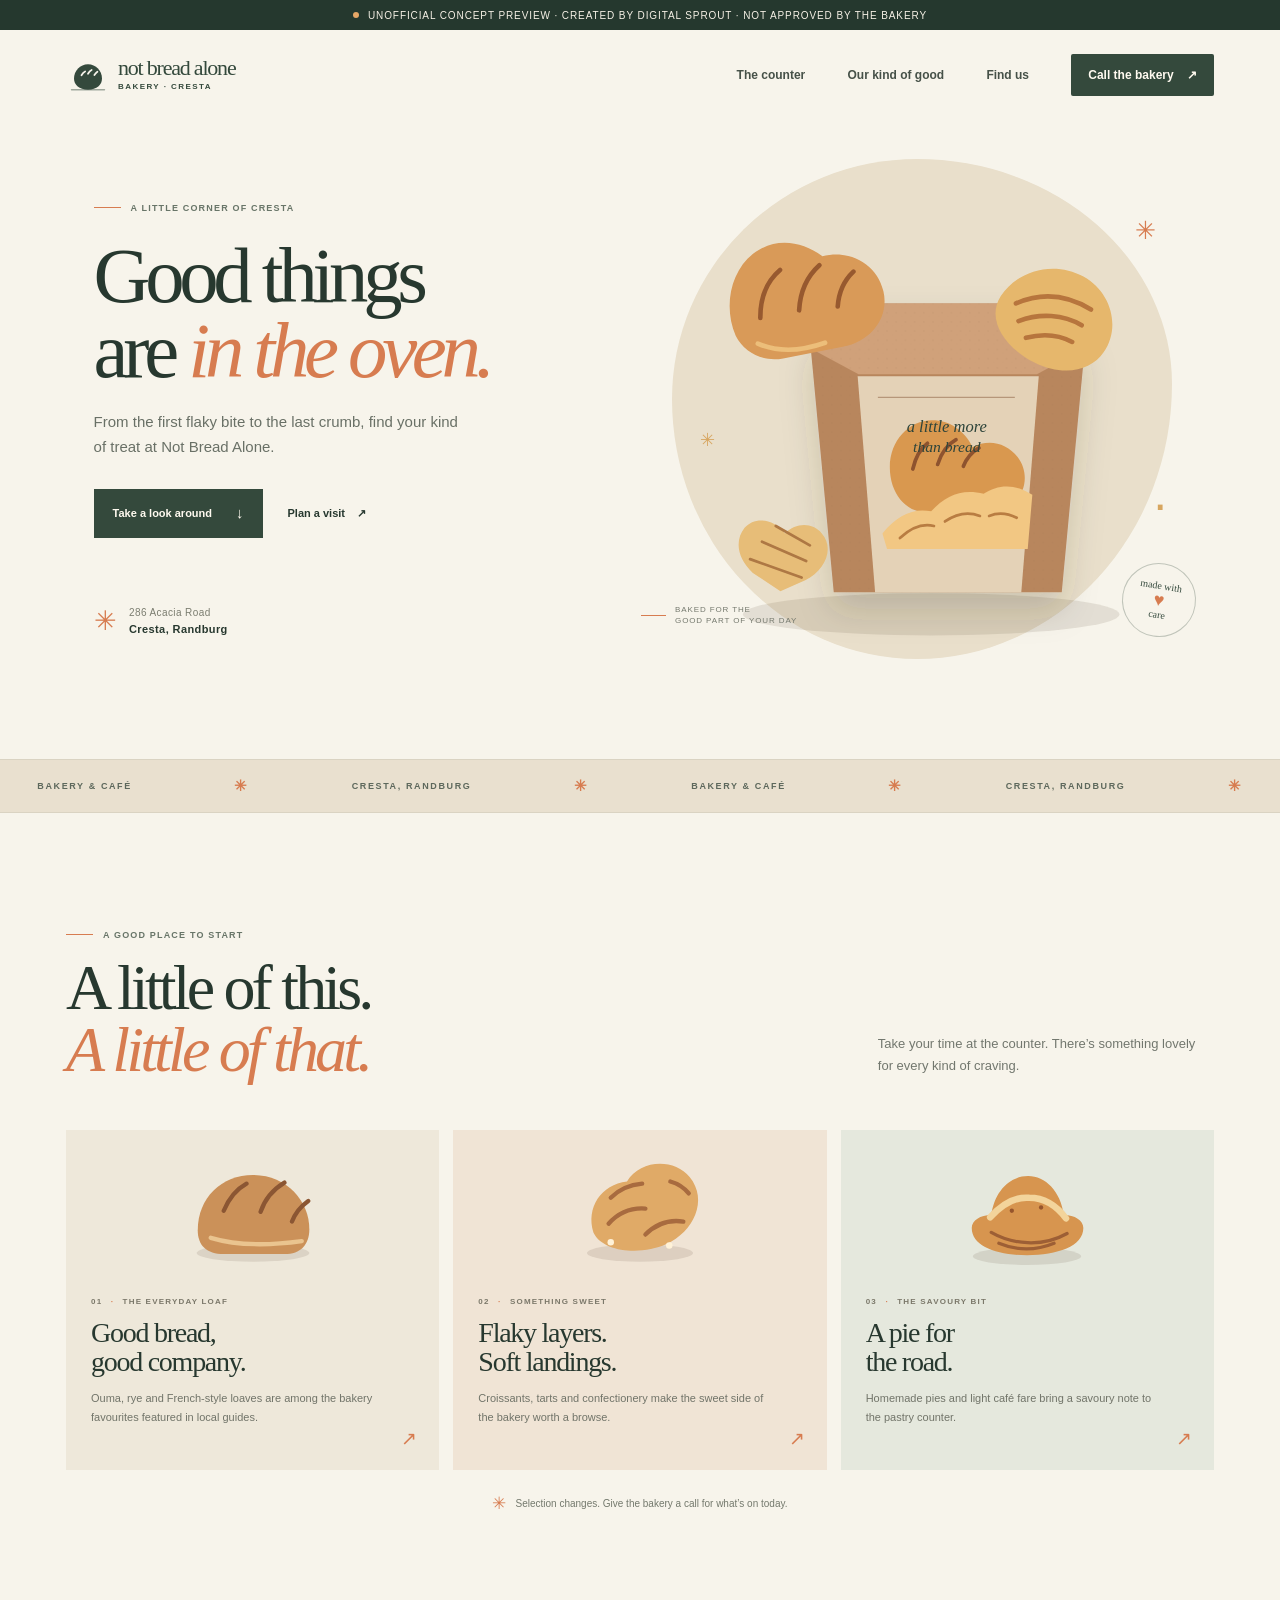
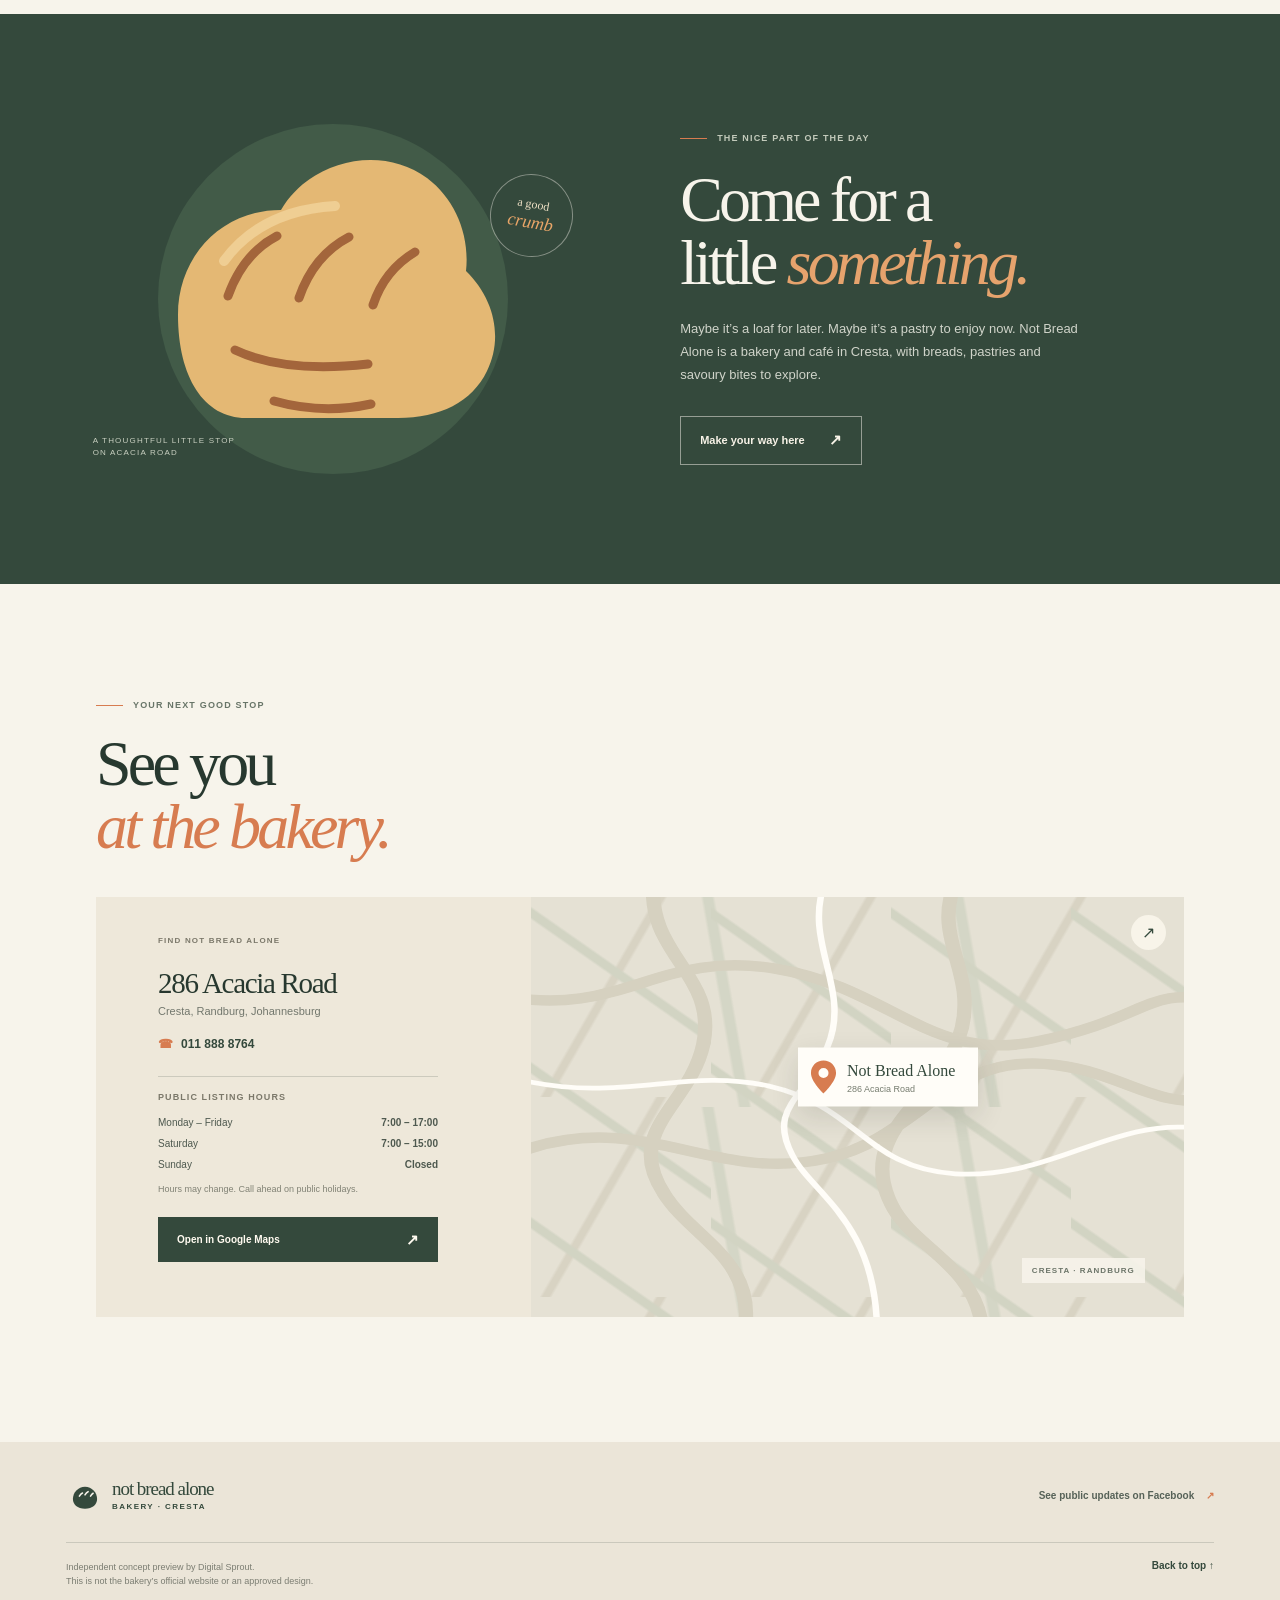
==== not-bread-alone/index.html @ e26d8853 "Add Not Bread Alone demo concept" ====
<!doctype html>
<html lang="en-ZA">
  <head>
    <meta charset="utf-8">
    <meta name="viewport" content="width=device-width, initial-scale=1">
    <meta name="theme-color" content="#f7f4eb">
    <meta name="description" content="An unofficial website concept for Not Bread Alone Bakery in Cresta, Randburg.">
    <title>Not Bread Alone — Bakery & Café Concept</title>
    <link rel="stylesheet" href="styles.css">
    <script src="script.js" defer></script>
  </head>
  <body>
    <a class="skip-link" href="#main">Skip to content</a>

    <div class="concept-banner" role="note">
      <span class="banner-dot" aria-hidden="true"></span>
      Unofficial concept preview · created by Digital Sprout · not approved by the bakery
    </div>

    <header class="site-header">
      <a class="brand" href="#top" aria-label="Not Bread Alone concept home">
        <span class="brand-mark" aria-hidden="true">
          <svg viewBox="0 0 44 44" role="presentation">
            <path d="M8 25.5c0-7.7 6.1-14.3 14-14.3s14 6.6 14 14.3c0 6.4-5.2 11.2-14 11.2S8 31.9 8 25.5Z" fill="currentColor"/>
            <path d="M15.5 22.2c1.2-2 2.3-3.1 3.6-3.7M22 20.7c1.2-2 2.3-3.1 3.6-3.7M28.4 22.1c1-1.6 1.9-2.6 3-3.3" fill="none" stroke="#f7f4eb" stroke-linecap="round" stroke-width="1.8"/>
            <path d="M5.5 36.8h33" fill="none" stroke="currentColor" stroke-linecap="round" stroke-width="1.4" opacity=".45"/>
          </svg>
        </span>
        <span class="brand-copy">
          <span class="brand-name">not bread alone</span>
          <span class="brand-subtitle">BAKERY · CRESTA</span>
        </span>
      </a>

      <button class="menu-toggle" type="button" aria-expanded="false" aria-controls="main-nav" aria-label="Open navigation">
        <span></span><span></span>
      </button>

      <nav class="main-nav" id="main-nav" aria-label="Main navigation">
        <a href="#counter">The counter</a>
        <a href="#story">Our kind of good</a>
        <a href="#visit">Find us</a>
        <a class="nav-call" href="tel:+27118888764">Call the bakery <span aria-hidden="true">↗</span></a>
      </nav>
    </header>

    <main id="main">
      <section class="hero" id="top" aria-labelledby="hero-title">
        <div class="hero-copy reveal">
          <p class="eyebrow"><span class="eyebrow-line"></span> A little corner of Cresta</p>
          <h1 id="hero-title">Good things<br>are <em>in the oven.</em></h1>
          <p class="hero-intro">From the first flaky bite to the last crumb, find your kind of treat at Not Bread Alone.</p>
          <div class="hero-actions">
            <a class="button button-dark" href="#counter">Take a look around <span aria-hidden="true">↓</span></a>
            <a class="text-link" href="#visit">Plan a visit <span aria-hidden="true">↗</span></a>
          </div>
          <div class="hero-note"><span class="note-star" aria-hidden="true">✳</span><span>286 Acacia Road<br><strong>Cresta, Randburg</strong></span></div>
        </div>

        <div class="hero-art reveal" aria-label="Illustration of a paper bag with fresh bread and pastries" role="img">
          <div class="art-sun"></div>
          <div class="art-spark spark-one">✳</div><div class="art-spark spark-two">✳</div><div class="art-spark spark-three">·</div>
          <svg class="bakery-illustration" viewBox="0 0 620 550" xmlns="http://www.w3.org/2000/svg" aria-hidden="true">
            <defs>
              <filter id="bag-shadow" x="-30%" y="-30%" width="160%" height="170%"><feDropShadow dx="0" dy="18" stdDeviation="18" flood-color="#3c342b" flood-opacity=".17"/></filter>
              <pattern id="paper-grain" width="10" height="10" patternUnits="userSpaceOnUse"><circle cx="2" cy="2" r=".65" fill="#8a6348" opacity=".18"/><circle cx="8" cy="6" r=".45" fill="#8a6348" opacity=".12"/></pattern>
            </defs>
            <ellipse cx="320" cy="480" rx="205" ry="23" fill="#54432f" opacity=".12"/>
            <g filter="url(#bag-shadow)">
              <path d="m189 191 53-49h191l54 49-25 265H214l-25-265Z" fill="#b8865d"/>
              <path d="m189 191 53-49h191l54 49-52 28H241l-52-28Z" fill="#d0a17a"/>
              <path d="m189 191 53-49h191l54 49-25 265H214l-25-265Z" fill="url(#paper-grain)"/>
              <path d="M240 221h197l-19 235H259l-19-235Z" fill="#e9d9bf" opacity=".92"/>
              <path d="M275 320c0-29 21-51 46-51 19 0 35 11 44 29 17-9 37-5 49 11 19 25 1 60-29 60h-70c-23 0-40-21-40-49Z" fill="#d99850"/>
              <path d="M300 322c3-13 8-22 16-28M327 317c4-13 11-22 20-27M355 319c4-10 10-16 17-20" fill="none" stroke="#8e522f" stroke-linecap="round" stroke-width="4"/>
              <path d="M267 392c16-20 34-28 53-24 16-18 35-25 57-19 16-11 35-11 53 1l-5 59H272l-5-17Z" fill="#f2c783"/>
              <path d="M286 397c13-12 25-16 37-13m12-5c13-9 25-11 38-6m10 0c10-4 20-3 30 2" fill="none" stroke="#b97d43" stroke-linecap="round" stroke-width="3"/>
              <path d="M262 244h149" stroke="#9f795a" stroke-width="1.4" opacity=".65"/>
              <text x="337" y="282" fill="#2d443a" font-family="Georgia, serif" font-size="18" font-style="italic" text-anchor="middle">a little more</text>
              <text x="337" y="303" fill="#2d443a" font-family="Georgia, serif" font-size="17" font-style="italic" text-anchor="middle">than bread</text>
            </g>
            <g transform="rotate(-11 190 162)">
              <path d="M106 161c-8-37 11-78 46-88 23-7 47 3 63 21 31-2 57 20 58 50 1 29-23 51-55 51h-66c-21 0-40-13-46-34Z" fill="#d99a58"/>
              <path d="M136 147c4-21 15-38 31-47m12 47c5-20 16-35 31-44m11 48c4-15 13-27 24-34" fill="none" stroke="#97592f" stroke-linecap="round" stroke-width="5"/>
              <path d="M128 174c19 13 45 17 72 13" fill="none" stroke="#f2c783" stroke-linecap="round" stroke-width="5" opacity=".8"/>
            </g>
            <g transform="rotate(13 451 156)">
              <path d="M392 147c12-32 48-51 83-41 34 10 52 45 40 75-9 24-38 36-71 28-34-8-62-33-52-62Z" fill="#e6b76c"/>
              <path d="M410 151c24-18 51-22 81-12M417 169c21-14 46-18 68-11M429 185c17-9 35-11 50-7" fill="none" stroke="#b7753d" stroke-linecap="round" stroke-width="5"/>
            </g>
            <path d="M126 435c-17-16-20-35-9-49 11-13 32-10 44 6 12-12 30-12 40 0 14 16 4 40-18 51l-27 12-30-20Z" fill="#e7bd78"/>
            <path d="m123 420 56 20m-43-39 48 21m-33-38 37 21" stroke="#ae7844" stroke-width="3" stroke-linecap="round"/>
          </svg>
          <div class="art-caption"><span class="caption-rule"></span><span>BAKED FOR THE<br>GOOD PART OF YOUR DAY</span></div>
          <div class="art-stamp"><span>made with</span><strong>♥</strong><span>care</span></div>
        </div>
      </section>

      <div class="ticker" aria-label="Bakery and café in Cresta, Randburg">
        <div class="ticker-track" aria-hidden="true"><span>BAKERY & CAFÉ</span><b>✳</b><span>CRESTA, RANDBURG</span><b>✳</b><span>BAKERY & CAFÉ</span><b>✳</b><span>CRESTA, RANDBURG</span><b>✳</b></div>
      </div>

      <section class="counter section-pad" id="counter" aria-labelledby="counter-title">
        <div class="section-heading reveal">
          <p class="eyebrow"><span class="eyebrow-line"></span> A good place to start</p>
          <h2 id="counter-title">A little of this.<br><em>A little of that.</em></h2>
          <p>Take your time at the counter. There’s something lovely for every kind of craving.</p>
        </div>
        <div class="counter-grid">
          <article class="counter-card reveal">
            <div class="card-illustration bread-icon" aria-hidden="true">
              <svg viewBox="0 0 150 120"><ellipse cx="75" cy="96" rx="52" ry="8" fill="#503c2a" opacity=".12"/><path d="M24 75c0-30 22-51 51-51 31 0 52 24 52 50 0 14-8 23-23 23H48c-16 0-24-8-24-22Z" fill="#cb9159"/><path d="M48 57c5-12 12-20 21-25m13 26c4-12 12-21 22-27m7 36c3-8 8-14 15-19" fill="none" stroke="#8b5633" stroke-linecap="round" stroke-width="4"/><path d="M36 82c20 6 48 8 84 3" fill="none" stroke="#eac48f" stroke-linecap="round" stroke-width="4"/></svg>
            </div>
            <p class="card-index">01 <span>·</span> THE EVERYDAY LOAF</p>
            <h3>Good bread,<br>good company.</h3>
            <p>Ouma, rye and French-style loaves are among the bakery favourites featured in local guides.</p>
            <span class="card-arrow" aria-hidden="true">↗</span>
          </article>
          <article class="counter-card card-sweet reveal">
            <div class="card-illustration sweet-icon" aria-hidden="true">
              <svg viewBox="0 0 150 120"><ellipse cx="75" cy="96" rx="49" ry="8" fill="#503c2a" opacity=".12"/><path d="M32 77c-7-23 7-44 31-47 12-20 43-22 58-4 17 21 4 50-22 62-22 10-58 8-67-11Z" fill="#e0aa67"/><path d="M46 69c9-10 20-15 34-14m0 24c10-10 22-14 35-12m-67-22c8-8 18-12 29-13m26-2c7 2 13 6 17 11" fill="none" stroke="#a86b3f" stroke-linecap="round" stroke-width="4"/><circle cx="48" cy="86" r="3" fill="#fff2d8"/><circle cx="102" cy="89" r="3" fill="#fff2d8"/></svg>
            </div>
            <p class="card-index">02 <span>·</span> SOMETHING SWEET</p>
            <h3>Flaky layers.<br>Soft landings.</h3>
            <p>Croissants, tarts and confectionery make the sweet side of the bakery worth a browse.</p>
            <span class="card-arrow" aria-hidden="true">↗</span>
          </article>
          <article class="counter-card card-savoury reveal">
            <div class="card-illustration pie-icon" aria-hidden="true">
              <svg viewBox="0 0 150 120"><ellipse cx="75" cy="99" rx="50" ry="8" fill="#503c2a" opacity=".12"/><path d="M24 73c0-7 8-12 18-12 3-22 17-36 34-36 16 0 30 14 33 36 10 0 18 5 18 12 0 17-24 25-52 25S24 90 24 73Z" fill="#d7954f"/><path d="M41 63c12-13 24-19 36-18 13 0 25 7 34 19" fill="none" stroke="#f3d49b" stroke-linecap="round" stroke-width="6"/><path d="M42 77c19 11 47 14 70 1M49 87c17 7 34 7 51 0" fill="none" stroke="#9d5f35" stroke-linecap="round" stroke-width="3"/><circle cx="61" cy="57" r="2" fill="#96552c"/><circle cx="88" cy="54" r="2" fill="#96552c"/></svg>
            </div>
            <p class="card-index">03 <span>·</span> THE SAVOURY BIT</p>
            <h3>A pie for<br>the road.</h3>
            <p>Homemade pies and light café fare bring a savoury note to the pastry counter.</p>
            <span class="card-arrow" aria-hidden="true">↗</span>
          </article>
        </div>
        <p class="menu-note"><span aria-hidden="true">✳</span> Selection changes. Give the bakery a call for what’s on today.</p>
      </section>

      <section class="story section-pad" id="story" aria-labelledby="story-title">
        <div class="story-art reveal" aria-hidden="true">
          <div class="story-circle"></div>
          <svg viewBox="0 0 440 390" class="story-bread">
            <path d="M65 211c0-58 43-105 103-105 29-50 100-66 146-32 28 21 43 57 39 93 29 28 37 68 21 100-15 31-47 47-89 47H133c-42 0-68-41-68-103Z" fill="#e4b874"/>
            <path d="M115 192c10-28 26-48 49-60m22 62c10-29 27-49 50-61m24 68c8-24 22-41 42-53m-180 98c34 16 79 20 133 14m-94 37c32 9 65 10 97 3" fill="none" stroke="#a3653b" stroke-linecap="round" stroke-width="9"/>
            <path d="M111 157c25-34 62-52 111-55" fill="none" stroke="#f3d49b" stroke-linecap="round" stroke-width="10" opacity=".8"/>
          </svg>
          <span class="story-seal">a good<br><strong>crumb</strong></span>
          <span class="story-caption">A THOUGHTFUL LITTLE STOP<br>ON ACACIA ROAD</span>
        </div>
        <div class="story-copy reveal">
          <p class="eyebrow eyebrow-light"><span class="eyebrow-line"></span> The nice part of the day</p>
          <h2 id="story-title">Come for a<br>little <em>something.</em></h2>
          <p>Maybe it’s a loaf for later. Maybe it’s a pastry to enjoy now. Not Bread Alone is a bakery and café in Cresta, with breads, pastries and savoury bites to explore.</p>
          <a class="button button-light" href="#visit">Make your way here <span aria-hidden="true">↗</span></a>
        </div>
      </section>

      <section class="visit section-pad" id="visit" aria-labelledby="visit-title">
        <div class="visit-heading reveal">
          <p class="eyebrow"><span class="eyebrow-line"></span> Your next good stop</p>
          <h2 id="visit-title">See you<br><em>at the bakery.</em></h2>
        </div>
        <div class="visit-card reveal">
          <div class="visit-details">
            <p class="card-index">FIND NOT BREAD ALONE</p>
            <h3>286 Acacia Road</h3>
            <p class="visit-area">Cresta, Randburg, Johannesburg</p>
            <a class="phone-link" href="tel:+27118888764"><span class="phone-icon" aria-hidden="true">☎</span> 011 888 8764</a>
            <div class="hours">
              <h4>Public listing hours</h4>
              <dl>
                <div><dt>Monday – Friday</dt><dd>7:00 – 17:00</dd></div>
                <div><dt>Saturday</dt><dd>7:00 – 15:00</dd></div>
                <div><dt>Sunday</dt><dd>Closed</dd></div>
              </dl>
              <p class="hours-note">Hours may change. Call ahead on public holidays.</p>
            </div>
            <a class="button button-dark map-button" href="https://www.google.com/maps/search/?api=1&amp;query=Not%20Bread%20Alone%20286%20Acacia%20Road%20Cresta%20Randburg" target="_blank" rel="noopener noreferrer">Open in Google Maps <span aria-hidden="true">↗</span></a>
          </div>
          <a class="map-art" href="https://www.google.com/maps/search/?api=1&amp;query=Not%20Bread%20Alone%20286%20Acacia%20Road%20Cresta%20Randburg" target="_blank" rel="noopener noreferrer" aria-label="Find Not Bread Alone at 286 Acacia Road in Google Maps">
            <div class="map-grid" aria-hidden="true"></div>
            <svg class="map-paths" viewBox="0 0 500 440" preserveAspectRatio="none" aria-hidden="true">
              <path d="M-20 104c89 23 118-49 207-29s118 100 202 76 82-58 137-42M-15 270c99-53 151 31 241 4 73-22 92-113 176-98 53 9 78 47 119 35M94-20c-7 82 49 99 38 174-10 65-62 90-30 157 21 46 69 68 62 139m164-474c-24 64 13 98 2 161-14 74-83 106-54 185 15 43 63 64 69 125" fill="none" stroke="#d6d1c0" stroke-width="11" stroke-linecap="round"/>
              <path d="M-10 191c80 26 126-13 192 7 70 22 74 86 143 92 73 6 120-58 184-48M225-15c-17 64 21 111 2 172-17 55-46 63-27 113 15 41 63 68 65 180" fill="none" stroke="#fffdf8" stroke-width="5" stroke-linecap="round"/>
            </svg>
            <div class="map-label"><span class="pin"><svg viewBox="0 0 28 36" aria-hidden="true"><path d="M14 1C6.8 1 1 6.7 1 13.8c0 9.2 13 21.2 13 21.2s13-12 13-21.2C27 6.7 21.2 1 14 1Zm0 18a5.2 5.2 0 1 1 0-10.4A5.2 5.2 0 0 1 14 19Z" fill="currentColor"/></svg></span><span><strong>Not Bread Alone</strong><small>286 Acacia Road</small></span></div>
            <span class="map-tag">CRESTA · RANDBURG</span>
            <span class="map-open">↗</span>
          </a>
        </div>
      </section>
    </main>

    <footer class="site-footer">
      <div class="footer-top">
        <a class="brand brand-footer" href="#top" aria-label="Back to top">
          <span class="brand-mark" aria-hidden="true"><svg viewBox="0 0 44 44"><path d="M8 25.5c0-7.7 6.1-14.3 14-14.3s14 6.6 14 14.3c0 6.4-5.2 11.2-14 11.2S8 31.9 8 25.5Z" fill="currentColor"/><path d="M15.5 22.2c1.2-2 2.3-3.1 3.6-3.7M22 20.7c1.2-2 2.3-3.1 3.6-3.7M28.4 22.1c1-1.6 1.9-2.6 3-3.3" fill="none" stroke="#f7f4eb" stroke-linecap="round" stroke-width="1.8"/></svg></span>
          <span class="brand-copy"><span class="brand-name">not bread alone</span><span class="brand-subtitle">BAKERY · CRESTA</span></span>
        </a>
        <a class="footer-social" href="https://www.facebook.com/NotBreadAlone/" target="_blank" rel="noopener noreferrer">See public updates on Facebook <span aria-hidden="true">↗</span></a>
      </div>
      <div class="footer-bottom">
        <p>Independent concept preview by Digital Sprout.<br>This is not the bakery’s official website or an approved design.</p>
        <a href="#top" class="back-top">Back to top ↑</a>
      </div>
    </footer>
  </body>
</html>
---- not-bread-alone/styles.css ----
@charset "UTF-8";

:root {
  color-scheme: light;
  --paper: #f7f4eb;
  --cream: #efe9dc;
  --ink: #27382f;
  --muted: #6f756b;
  --green: #34493c;
  --green-deep: #25382e;
  --orange: #d77c50;
  --gold: #d7a660;
  --line: rgba(39, 56, 47, .17);
  --serif: Georgia, "Times New Roman", serif;
  --sans: "Segoe UI", Arial, sans-serif;
  --content: 1220px;
}

*, *::before, *::after { box-sizing: border-box; }
html { scroll-behavior: smooth; scroll-padding-top: 88px; }
body { margin: 0; background: var(--paper); color: var(--ink); font-family: var(--sans); -webkit-font-smoothing: antialiased; }
a { color: inherit; }
button, a { -webkit-tap-highlight-color: transparent; }
a:focus-visible, button:focus-visible { outline: 3px solid var(--orange); outline-offset: 4px; }
.skip-link { position: fixed; z-index: 20; top: 8px; left: 8px; transform: translateY(-160%); background: var(--ink); color: white; padding: 12px 16px; border-radius: 2px; }
.skip-link:focus { transform: translateY(0); }

.concept-banner { min-height: 30px; display: flex; justify-content: center; align-items: center; gap: 9px; padding: 6px 14px; background: var(--green-deep); color: #f6f1e6; text-align: center; font-size: 10px; letter-spacing: .09em; text-transform: uppercase; }
.banner-dot { width: 6px; height: 6px; border-radius: 50%; background: #e5a767; flex: 0 0 6px; }
.site-header { min-height: 89px; max-width: var(--content); margin: auto; padding: 0 36px; display: flex; justify-content: space-between; align-items: center; position: relative; z-index: 5; }
.brand { display: inline-flex; align-items: center; gap: 8px; text-decoration: none; color: var(--green); }
.brand-mark { width: 44px; height: 44px; display: block; }
.brand-mark svg { width: 100%; height: 100%; }
.brand-copy { display: flex; flex-direction: column; gap: 3px; }
.brand-name { font: 22px/.95 var(--serif); letter-spacing: -.055em; }
.brand-subtitle { font-size: 8px; font-weight: 700; letter-spacing: .18em; }
.main-nav { display: flex; align-items: center; gap: clamp(22px, 3.3vw, 48px); }
.main-nav a { font-size: 12px; font-weight: 600; text-decoration: none; color: #465148; transition: color .2s ease; }
.main-nav a:hover, .text-link:hover, .footer-social:hover { color: var(--orange); }
.main-nav .nav-call { background: var(--green); color: #fffaf0; border-radius: 2px; padding: 14px 17px; transition: background .2s ease; }
.nav-call span { padding-left: 10px; }
.main-nav .nav-call:hover { background: var(--orange); color: #fffaf0; }
.menu-toggle { display: none; }

.hero { max-width: var(--content); margin: 0 auto; min-height: 600px; padding: 40px 36px 80px; display: grid; grid-template-columns: 1fr 1.08fr; align-items: center; gap: 22px; }
.hero-copy { position: relative; z-index: 1; padding: 8px 0 0 5.1%; }
.eyebrow { display: flex; align-items: center; gap: 10px; color: #687568; text-transform: uppercase; letter-spacing: .13em; font-weight: 700; font-size: 9px; }
.eyebrow-line { width: 27px; height: 1px; background: var(--orange); display: inline-block; }
h1, h2, h3, p { margin-top: 0; }
.hero h1 { max-width: 540px; margin: 25px 0 20px; font: 400 clamp(56px, 6.15vw, 84px)/.96 var(--serif); letter-spacing: -.067em; }
h1 em, h2 em { color: var(--orange); font-weight: 400; }
.hero-intro { max-width: 375px; color: #697066; font-size: 15px; line-height: 1.7; margin-bottom: 29px; }
.hero-actions { display: flex; align-items: center; gap: 25px; }
.button { display: inline-flex; justify-content: center; align-items: center; gap: 24px; min-height: 49px; padding: 0 19px; text-decoration: none; font-size: 11px; line-height: 1.2; font-weight: 700; transition: transform .2s ease, background .2s ease, color .2s ease; }
.button:hover { transform: translateY(-2px); }
.button-dark { background: var(--green); color: #fffaf0; }
.button-dark:hover { background: var(--orange); }
.button span { font-size: 15px; }
.text-link { display: inline-flex; align-items: center; gap: 12px; color: var(--ink); font-weight: 700; font-size: 11px; text-decoration: none; transition: color .2s ease; }
.hero-note { margin-top: 62px; display: flex; gap: 12px; align-items: center; font-size: 10px; line-height: 1.6; letter-spacing: .04em; color: #7b7d70; }
.hero-note strong { color: var(--ink); font-size: 11px; }
.note-star { color: var(--orange); font-size: 27px; }
.hero-art { position: relative; align-self: stretch; min-height: 485px; display: flex; align-items: center; justify-content: center; isolation: isolate; }
.art-sun { width: min(88%, 500px); aspect-ratio: 1; max-height: 500px; position: absolute; z-index: -2; top: 0; left: 50%; transform: translateX(-50%); border-radius: 49% 51% 51% 49% / 48% 45% 55% 52%; background: #e9dfcb; }
.bakery-illustration { width: 100%; max-width: 570px; position: relative; z-index: -1; margin-top: 14px; overflow: visible; }
.art-spark { position: absolute; color: var(--orange); z-index: 1; }
.spark-one { top: 11%; right: 10%; font-size: 25px; }
.spark-two { left: 12%; top: 52%; font-size: 18px; color: var(--gold); }
.spark-three { right: 8%; bottom: 28%; font-size: 50px; color: var(--gold); }
.art-caption { position: absolute; bottom: 10%; left: 2%; display: flex; gap: 9px; align-items: center; color: #75796e; font-size: 8px; line-height: 1.45; letter-spacing: .11em; }
.caption-rule { width: 25px; height: 1px; background: var(--orange); }
.art-stamp { position: absolute; bottom: 8%; right: 3%; width: 74px; height: 74px; border: 1px solid rgba(52,73,60,.28); border-radius: 50%; display: flex; flex-direction: column; justify-content: center; align-items: center; color: var(--green); font: 10px var(--serif); transform: rotate(9deg); }
.art-stamp strong { color: var(--orange); font: 18px var(--sans); line-height: 1; }

.ticker { overflow: hidden; background: #e9e0cf; border-top: 1px solid rgba(39,56,47,.08); border-bottom: 1px solid rgba(39,56,47,.08); height: 54px; display: flex; align-items: center; }
.ticker-track { min-width: max-content; width: 100%; display: flex; justify-content: space-around; align-items: center; gap: 28px; color: #5d685c; font-size: 9px; font-weight: 700; letter-spacing: .18em; }
.ticker-track b { color: var(--orange); font-size: 15px; }
.section-pad { padding: 115px max(36px, calc((100% - var(--content) + 72px) / 2)); }
.counter { padding-top: 117px; padding-bottom: 100px; }
.section-heading { display: grid; grid-template-columns: 1fr 1fr; align-items: end; gap: 16px 30px; margin-bottom: 48px; }
.section-heading .eyebrow { grid-column: 1 / -1; margin-bottom: 1px; }
h2 { margin-bottom: 0; font: 400 clamp(42px, 5vw, 64px)/.98 var(--serif); letter-spacing: -.06em; }
.section-heading > p:last-child { max-width: 325px; margin: 0 2% 5px auto; color: #72776e; font-size: 13px; line-height: 1.7; }
.counter-grid { display: grid; grid-template-columns: repeat(3, 1fr); gap: 14px; }
.counter-card { min-height: 340px; position: relative; overflow: hidden; padding: 21px 25px 27px; background: #eee8da; }
.counter-card:nth-child(2) { background: #f0e4d5; }
.counter-card:nth-child(3) { background: #e5e8dd; }
.card-illustration { height: 130px; margin: -2px auto 17px; max-width: 200px; }
.card-illustration svg { width: 100%; height: 100%; }
.card-index { margin-bottom: 12px; font-size: 8px; line-height: 1.4; font-weight: 700; letter-spacing: .15em; color: #7b786a; }
.card-index span { color: var(--orange); padding: 0 5px; }
.counter-card h3 { margin: 0 0 12px; font: 400 28px/1.03 var(--serif); letter-spacing: -.045em; }
.counter-card > p:not(.card-index) { max-width: 295px; margin-bottom: 0; color: #717469; font-size: 11px; line-height: 1.7; }
.card-arrow { position: absolute; right: 22px; bottom: 20px; color: var(--orange); font-size: 19px; }
.menu-note { margin: 23px 0 0; display: flex; justify-content: center; align-items: center; gap: 9px; color: #74796d; font-size: 10px; text-align: center; }
.menu-note span { color: var(--orange); font-size: 17px; }

.story { max-width: none; background: var(--green); color: var(--paper); display: grid; grid-template-columns: minmax(0, 1fr) minmax(0, 1fr); align-items: center; gap: 7%; padding-top: 90px; padding-bottom: 90px; }
.story-art { min-height: 390px; position: relative; display: flex; justify-content: center; align-items: center; }
.story-circle { position: absolute; width: 350px; aspect-ratio: 1; border-radius: 50%; background: #425b48; }
.story-bread { max-width: 440px; width: 100%; position: relative; }
.story-seal { position: absolute; top: 18%; right: 5%; width: 83px; height: 83px; display: grid; place-content: center; border: 1px solid rgba(247,244,235,.42); border-radius: 50%; color: #efe1c6; text-align: center; font: 12px/1.1 var(--serif); transform: rotate(10deg); }
.story-seal strong { color: #e8a568; font: italic 18px var(--serif); }
.story-caption { position: absolute; left: 5%; bottom: 9%; font-size: 8px; line-height: 1.5; letter-spacing: .15em; color: #c9d0c1; }
.story-copy { max-width: 520px; padding: 0 9% 0 0; }
.eyebrow-light { color: #c3cabb; }
.story h2 { margin: 26px 0 22px; }
.story h2 em { color: #e6a36d; }
.story-copy > p:not(.eyebrow) { max-width: 400px; color: #d0d4ca; font-size: 13px; line-height: 1.8; margin-bottom: 29px; }
.button-light { border: 1px solid rgba(247,244,235,.5); color: #f8f3e8; }
.button-light:hover { background: var(--paper); color: var(--green); }

.visit { max-width: var(--content); margin: 0 auto; padding-top: 116px; padding-bottom: 125px; }
.visit-heading { margin-bottom: 38px; }
.visit-heading h2 { margin-top: 23px; }
.visit-card { display: grid; grid-template-columns: .8fr 1.2fr; min-height: 420px; background: #eee8da; }
.visit-details { padding: 38px clamp(25px, 5vw, 62px); }
.visit-details h3 { margin: 21px 0 5px; font: 400 29px var(--serif); letter-spacing: -.045em; }
.visit-area { color: #72776d; font-size: 11px; margin-bottom: 17px; }
.phone-link { display: inline-flex; align-items: center; gap: 8px; color: var(--green); font-size: 12px; font-weight: 700; text-decoration: none; }
.phone-link:hover { color: var(--orange); }
.phone-icon { color: var(--orange); }
.hours { margin: 24px 0 21px; max-width: 280px; border-top: 1px solid var(--line); padding-top: 15px; }
.hours h4 { margin: 0 0 10px; font-size: 9px; letter-spacing: .12em; text-transform: uppercase; color: #7b786a; }
.hours dl { margin: 0; }
.hours dl > div { display: flex; justify-content: space-between; padding: 5px 0; color: #4e594f; font-size: 10px; }
.hours dd { margin: 0; font-weight: 600; }
.hours-note { margin: 8px 0 0; color: #818275; font-size: 9px; line-height: 1.5; }
.map-button { width: 100%; max-width: 280px; min-height: 45px; justify-content: space-between; font-size: 10px; }
.map-art { display: block; position: relative; min-height: 420px; overflow: hidden; background: #e5e1d4; text-decoration: none; isolation: isolate; }
.map-grid { position: absolute; inset: 0; z-index: -2; opacity: .38; background-image: linear-gradient(35deg, transparent 47%, #b5c0aa 48%, #b5c0aa 51%, transparent 52%), linear-gradient(120deg, transparent 38%, #c4bda9 39%, #c4bda9 41%, transparent 42%), linear-gradient(80deg, transparent 72%, #bac5b0 73%, #bac5b0 76%, transparent 77%); background-size: 180px 155px, 210px 200px, 250px 210px; }
.map-paths { position: absolute; inset: 0; width: 100%; height: 100%; z-index: -1; }
.map-label { position: absolute; top: 43%; left: 45%; transform: translate(-15%, -50%); display: flex; gap: 10px; align-items: center; padding: 12px 17px 12px 12px; min-width: 180px; background: #fffdf8; box-shadow: 0 10px 28px rgba(45,52,40,.14); color: var(--green); }
.map-label strong, .map-label small { display: block; }
.map-label strong { font: 16px var(--serif); }
.map-label small { margin-top: 4px; font-size: 9px; color: #777d70; }
.pin { width: 27px; height: 35px; color: var(--orange); }
.pin svg { width: 100%; height: 100%; }
.map-tag { position: absolute; right: 6%; bottom: 8%; padding: 8px 10px; background: rgba(247,244,235,.88); color: #6c7569; font-size: 8px; font-weight: 700; letter-spacing: .13em; }
.map-open { position: absolute; top: 18px; right: 18px; width: 35px; height: 35px; display: grid; place-items: center; border-radius: 50%; background: #f8f4e9; color: var(--green); transition: transform .2s ease, background .2s ease; }
.map-art:hover .map-open { transform: translate(2px, -2px); background: white; }

.site-footer { background: #ebe5d8; padding: 35px max(36px, calc((100% - var(--content) + 72px) / 2)) 25px; }
.footer-top, .footer-bottom { max-width: var(--content); margin: 0 auto; display: flex; justify-content: space-between; align-items: center; gap: 20px; }
.brand-footer .brand-name { font-size: 19px; }
.brand-footer .brand-mark { width: 38px; height: 38px; }
.footer-social, .back-top { text-decoration: none; color: #566258; font-size: 10px; font-weight: 600; transition: color .2s ease; }
.footer-social span { margin-left: 9px; color: var(--orange); }
.footer-bottom { border-top: 1px solid var(--line); margin-top: 27px; padding-top: 17px; align-items: flex-start; }
.footer-bottom p { margin: 0; color: #7b7d72; font-size: 9px; line-height: 1.6; }
.back-top { color: var(--green); }

.js .reveal { opacity: 0; transform: translateY(14px); transition: opacity .6s ease, transform .6s ease; }
.js .reveal.is-visible { opacity: 1; transform: translateY(0); }

@media (min-width: 1500px) {
  .hero { min-height: 650px; }
  .hero-art { min-height: 540px; }
}

@media (max-width: 900px) {
  .site-header { padding: 0 25px; }
  .main-nav { gap: 19px; }
  .main-nav a { font-size: 11px; }
  .main-nav .nav-call { padding: 13px; }
  .hero { padding: 35px 26px 68px; grid-template-columns: .93fr 1.07fr; gap: 0; min-height: 550px; }
  .hero h1 { font-size: clamp(56px, 8.1vw, 72px); }
  .hero-art { min-height: 430px; }
  .section-pad { padding-left: 26px; padding-right: 26px; }
  .counter { padding-top: 92px; padding-bottom: 84px; }
  .counter-card { padding-left: 19px; padding-right: 19px; min-height: 335px; }
  .story { gap: 4%; padding-top: 75px; padding-bottom: 75px; }
  .story-art { min-height: 330px; }
  .story-circle { width: min(80%, 310px); }
  .story-copy { padding-right: 4%; }
  .visit { padding-top: 90px; padding-bottom: 95px; }
  .visit-details { padding-left: 32px; padding-right: 32px; }
  .site-footer { padding-left: 26px; padding-right: 26px; }
}

@media (max-width: 680px) {
  html { scroll-padding-top: 74px; }
  .concept-banner { min-height: 35px; font-size: 8px; letter-spacing: .055em; }
  .site-header { min-height: 73px; padding: 0 20px; }
  .brand-mark { width: 39px; height: 39px; }
  .brand-name { font-size: 20px; }
  .brand-subtitle { font-size: 7px; }
  .menu-toggle { width: 43px; height: 43px; border: 1px solid var(--line); border-radius: 50%; background: transparent; display: flex; flex-direction: column; gap: 5px; justify-content: center; align-items: center; cursor: pointer; }
  .menu-toggle span { width: 15px; height: 1px; background: var(--green); transition: transform .2s ease; }
  .menu-toggle[aria-expanded="true"] span:first-child { transform: translateY(3px) rotate(45deg); }
  .menu-toggle[aria-expanded="true"] span:last-child { transform: translateY(-3px) rotate(-45deg); }
  .main-nav { display: none; position: absolute; top: calc(100% - 1px); left: 12px; right: 12px; padding: 16px; flex-direction: column; align-items: stretch; gap: 0; background: var(--paper); border: 1px solid var(--line); box-shadow: 0 14px 30px rgba(39,56,47,.1); }
  .main-nav.is-open { display: flex; }
  .main-nav a { padding: 14px 10px; border-bottom: 1px solid var(--line); font-size: 12px; }
  .main-nav a:last-child { margin-top: 9px; border: 0; text-align: center; }
  .main-nav .nav-call { padding: 14px; }
  .hero { display: flex; flex-direction: column; align-items: stretch; min-height: auto; padding: 40px 23px 52px; }
  .hero-copy { padding-left: 0; }
  .hero .eyebrow { margin-bottom: 21px; }
  .hero h1 { margin: 0 0 16px; max-width: 450px; font-size: clamp(54px, 13vw, 72px); }
  .hero-intro { max-width: 360px; font-size: 13px; margin-bottom: 23px; }
  .hero-actions { gap: 19px; }
  .button { min-height: 47px; padding: 0 15px; gap: 17px; font-size: 10px; }
  .text-link { font-size: 10px; gap: 7px; }
  .hero-note { margin-top: 28px; }
  .hero-art { margin: 16px -13px 0; min-height: 330px; }
  .art-sun { width: min(90%, 390px); max-height: none; top: 0; }
  .bakery-illustration { width: 105%; max-width: 450px; margin-top: 0; }
  .art-caption { bottom: 3%; left: 0; }
  .art-stamp { bottom: 3%; right: 1%; width: 62px; height: 62px; font-size: 9px; }
  .spark-one { top: 4%; right: 6%; }
  .spark-two { left: 4%; top: 44%; }
  .spark-three { right: 5%; bottom: 24%; }
  .ticker { height: 46px; }
  .ticker-track { justify-content: flex-start; gap: 22px; padding-left: 23px; font-size: 8px; }
  .ticker-track span:nth-of-type(n+3), .ticker-track b:nth-of-type(n+3) { display: none; }
  .section-pad { padding-left: 23px; padding-right: 23px; }
  .counter { padding-top: 78px; padding-bottom: 69px; }
  .section-heading { display: block; margin-bottom: 31px; }
  .section-heading h2 { margin: 20px 0 15px; font-size: 49px; }
  .section-heading > p:last-child { max-width: 340px; margin: 0; font-size: 12px; }
  .counter-grid { grid-template-columns: 1fr; gap: 10px; }
  .counter-card { min-height: 0; padding: 18px 20px 23px; display: grid; grid-template-columns: 105px 1fr; grid-template-rows: auto auto 1fr; column-gap: 15px; align-items: center; }
  .card-illustration { width: 100px; height: 103px; grid-row: 1 / 4; margin: 0; }
  .card-index { align-self: end; margin-bottom: 7px; font-size: 7px; }
  .counter-card h3 { font-size: 24px; margin-bottom: 7px; }
  .counter-card > p:not(.card-index) { max-width: 340px; font-size: 10px; }
  .card-arrow { right: 14px; bottom: 13px; font-size: 15px; }
  .menu-note { align-items: flex-start; font-size: 9px; line-height: 1.6; }
  .story { display: flex; flex-direction: column; align-items: stretch; gap: 10px; padding-top: 57px; padding-bottom: 61px; }
  .story-art { min-height: 280px; order: 2; margin: 0 -14px; }
  .story-circle { width: min(76vw, 280px); }
  .story-bread { width: min(100%, 380px); }
  .story-seal { top: 9%; right: 9%; width: 70px; height: 70px; font-size: 10px; }
  .story-caption { left: 6%; bottom: 3%; font-size: 7px; }
  .story-copy { padding: 0; }
  .story h2 { margin: 20px 0 15px; font-size: 50px; }
  .story-copy > p:not(.eyebrow) { font-size: 12px; margin-bottom: 23px; }
  .visit { padding-top: 75px; padding-bottom: 77px; }
  .visit-heading { margin-bottom: 27px; }
  .visit-heading h2 { margin-top: 20px; font-size: 50px; }
  .visit-card { grid-template-columns: 1fr; }
  .visit-details { padding: 27px 23px 29px; }
  .visit-details h3 { font-size: 27px; }
  .hours { max-width: none; }
  .map-button { max-width: none; }
  .map-art { min-height: 280px; }
  .map-label { left: 41%; min-width: 167px; padding: 10px 12px; }
  .map-label strong { font-size: 14px; }
  .site-footer { padding: 27px 23px 20px; }
  .footer-top { align-items: flex-start; flex-direction: column; gap: 18px; }
  .footer-bottom { margin-top: 21px; padding-top: 14px; }
  .footer-bottom p, .back-top { font-size: 8px; }
  .footer-social { font-size: 9px; }
}

@media (prefers-reduced-motion: reduce) {
  *, *::before, *::after { scroll-behavior: auto !important; transition-duration: .01ms !important; animation-duration: .01ms !important; animation-iteration-count: 1 !important; }
  .js .reveal { opacity: 1; transform: none; }
}
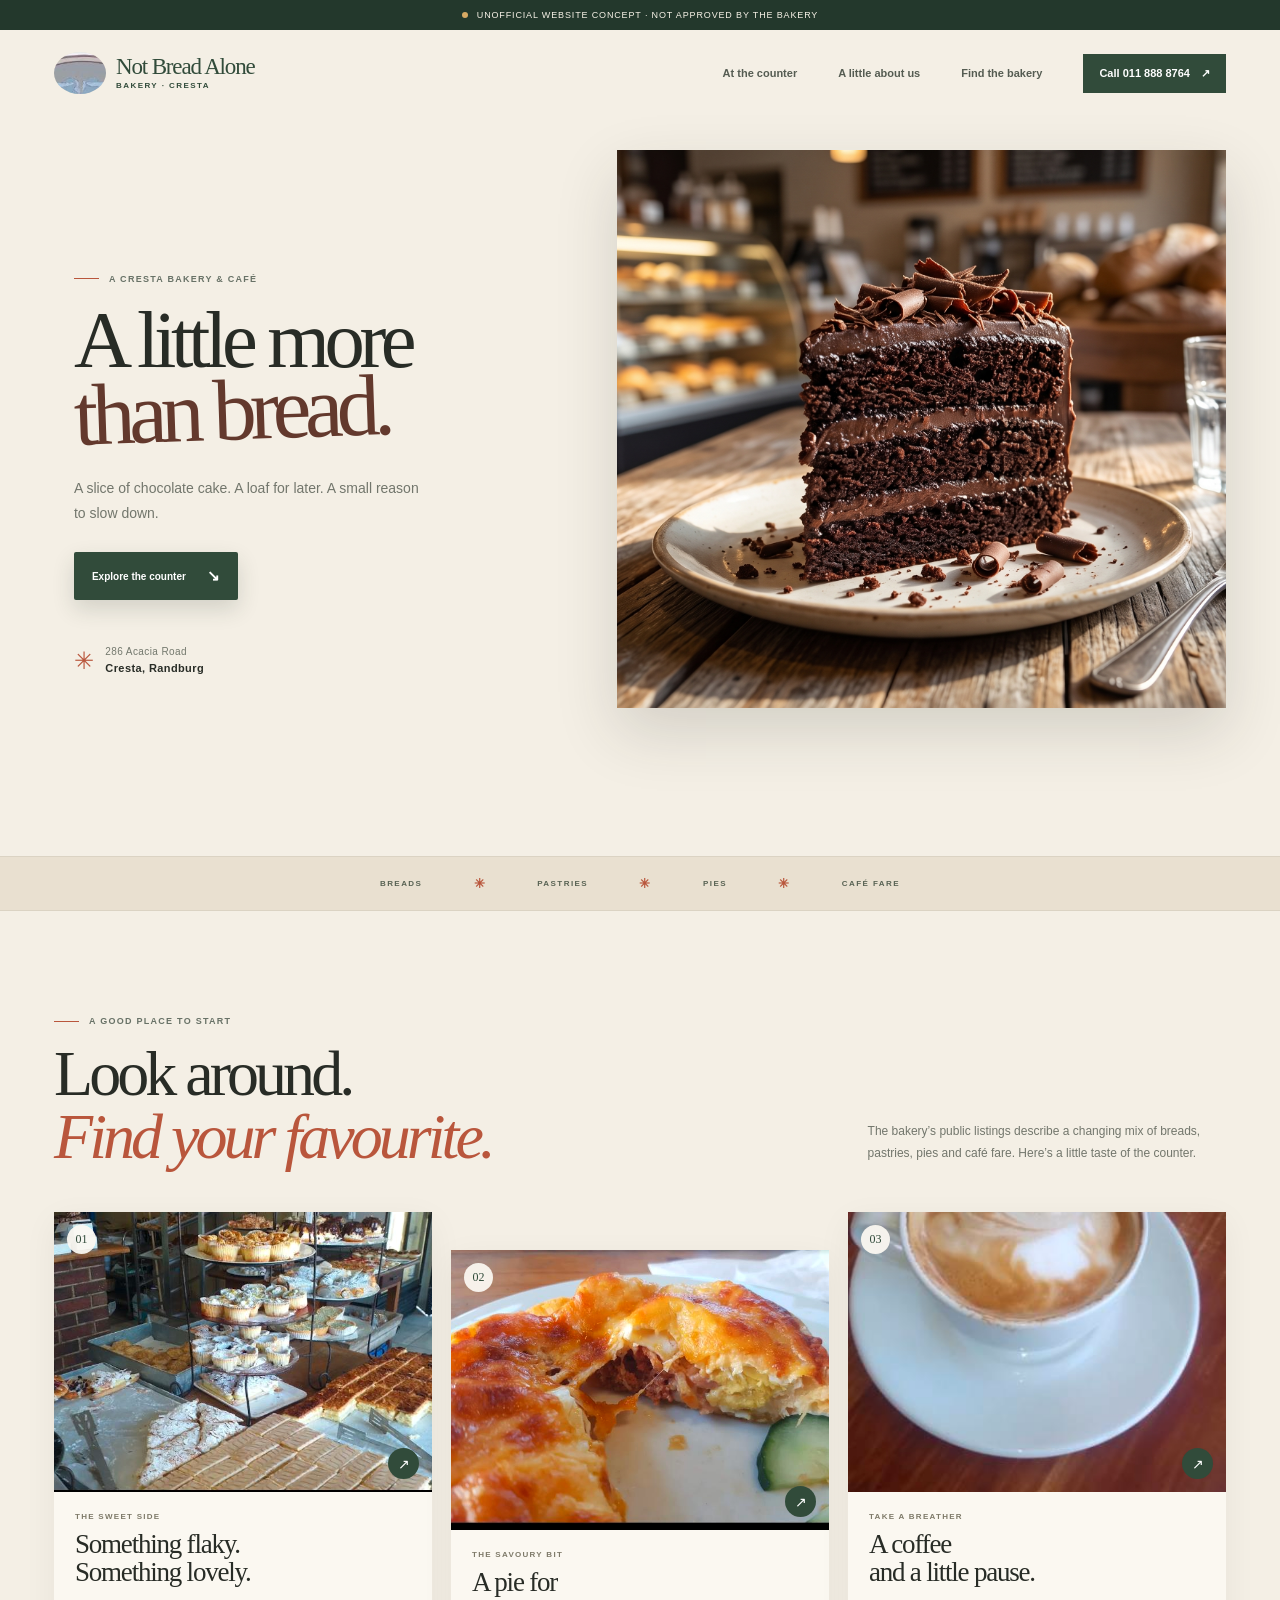
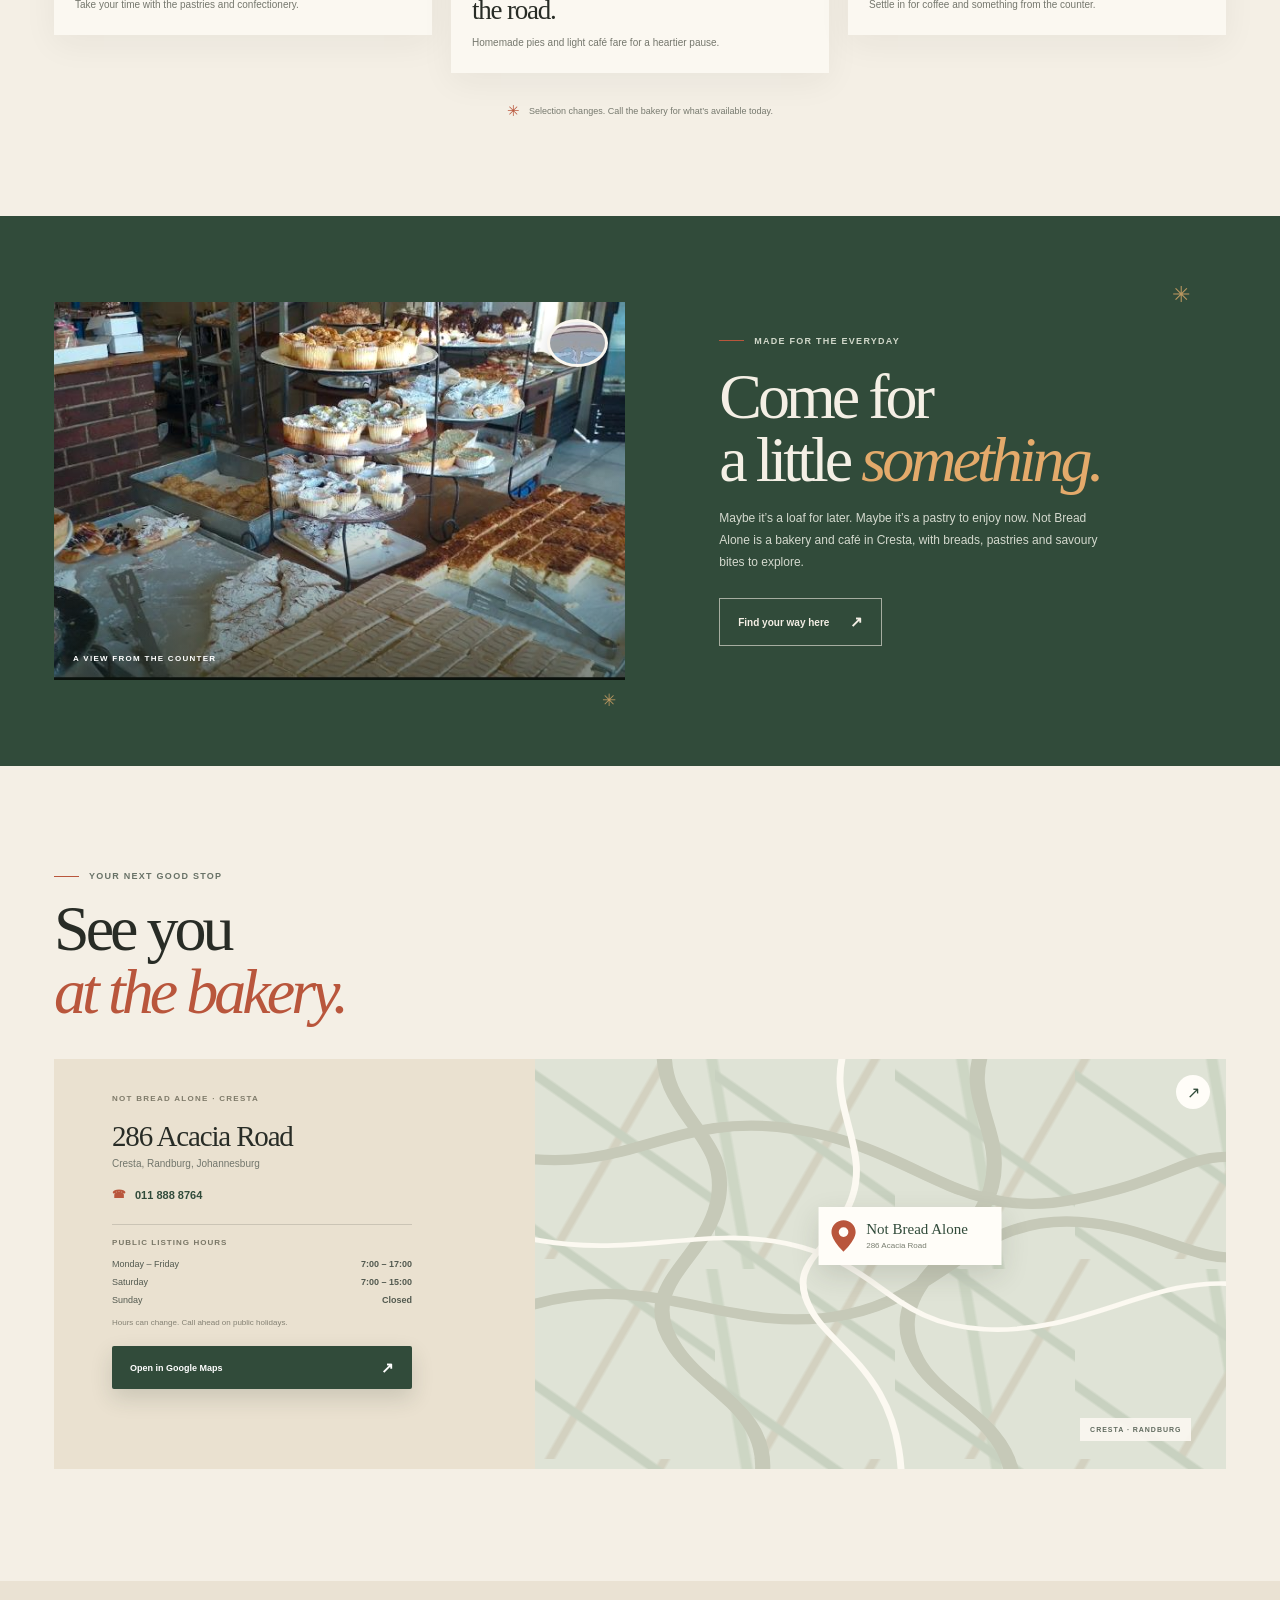
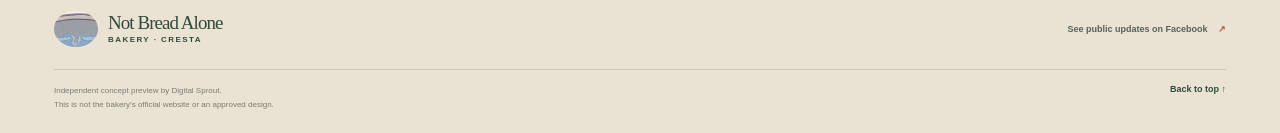
==== commit 016f555f: "Refresh Not Bread Alone demo site" ====
--- a/not-bread-alone/index.html
+++ b/not-bread-alone/index.html
@@ -3,7 +3,7 @@
   <head>
     <meta charset="utf-8">
     <meta name="viewport" content="width=device-width, initial-scale=1">
-    <meta name="theme-color" content="#f7f4eb">
+    <meta name="theme-color" content="#f4efe5">
     <meta name="description" content="An unofficial website concept for Not Bread Alone Bakery in Cresta, Randburg.">
     <title>Not Bread Alone — Bakery & Café Concept</title>
     <link rel="stylesheet" href="styles.css">
@@ -13,21 +13,15 @@
     <a class="skip-link" href="#main">Skip to content</a>
 
     <div class="concept-banner" role="note">
-      <span class="banner-dot" aria-hidden="true"></span>
-      Unofficial concept preview · created by Digital Sprout · not approved by the bakery
+      <span aria-hidden="true"></span>
+      Unofficial website concept · not approved by the bakery
     </div>
 
     <header class="site-header">
       <a class="brand" href="#top" aria-label="Not Bread Alone concept home">
-        <span class="brand-mark" aria-hidden="true">
-          <svg viewBox="0 0 44 44" role="presentation">
-            <path d="M8 25.5c0-7.7 6.1-14.3 14-14.3s14 6.6 14 14.3c0 6.4-5.2 11.2-14 11.2S8 31.9 8 25.5Z" fill="currentColor"/>
-            <path d="M15.5 22.2c1.2-2 2.3-3.1 3.6-3.7M22 20.7c1.2-2 2.3-3.1 3.6-3.7M28.4 22.1c1-1.6 1.9-2.6 3-3.3" fill="none" stroke="#f7f4eb" stroke-linecap="round" stroke-width="1.8"/>
-            <path d="M5.5 36.8h33" fill="none" stroke="currentColor" stroke-linecap="round" stroke-width="1.4" opacity=".45"/>
-          </svg>
-        </span>
+        <span class="brand-seal"><img src="assets/logo-emblem.jpg" alt="" aria-hidden="true"></span>
         <span class="brand-copy">
-          <span class="brand-name">not bread alone</span>
+          <span class="brand-name">Not Bread Alone</span>
           <span class="brand-subtitle">BAKERY · CRESTA</span>
         </span>
       </a>
@@ -37,137 +31,116 @@
       </button>
 
       <nav class="main-nav" id="main-nav" aria-label="Main navigation">
-        <a href="#counter">The counter</a>
-        <a href="#story">Our kind of good</a>
-        <a href="#visit">Find us</a>
-        <a class="nav-call" href="tel:+27118888764">Call the bakery <span aria-hidden="true">↗</span></a>
+        <a href="#counter">At the counter</a>
+        <a href="#about">A little about us</a>
+        <a href="#visit">Find the bakery</a>
+        <a class="nav-call" href="tel:+27118888764">Call 011 888 8764 <span aria-hidden="true">↗</span></a>
       </nav>
     </header>
 
     <main id="main">
       <section class="hero" id="top" aria-labelledby="hero-title">
         <div class="hero-copy reveal">
-          <p class="eyebrow"><span class="eyebrow-line"></span> A little corner of Cresta</p>
-          <h1 id="hero-title">Good things<br>are <em>in the oven.</em></h1>
-          <p class="hero-intro">From the first flaky bite to the last crumb, find your kind of treat at Not Bread Alone.</p>
+          <p class="eyebrow"><span></span> A Cresta bakery & café</p>
+          <h1 id="hero-title"><span>A little more</span><br><em>than bread.</em></h1>
+          <p class="hero-intro">A slice of chocolate cake. A loaf for later. A small reason to slow down.</p>
           <div class="hero-actions">
-            <a class="button button-dark" href="#counter">Take a look around <span aria-hidden="true">↓</span></a>
-            <a class="text-link" href="#visit">Plan a visit <span aria-hidden="true">↗</span></a>
+            <a class="button button-dark" href="#counter">Explore the counter <span aria-hidden="true">↘</span></a>
           </div>
-          <div class="hero-note"><span class="note-star" aria-hidden="true">✳</span><span>286 Acacia Road<br><strong>Cresta, Randburg</strong></span></div>
+          <div class="hero-address">
+            <span class="address-pin" aria-hidden="true">✳</span>
+            <span>286 Acacia Road<br><strong>Cresta, Randburg</strong></span>
+          </div>
         </div>
 
-        <div class="hero-art reveal" aria-label="Illustration of a paper bag with fresh bread and pastries" role="img">
-          <div class="art-sun"></div>
-          <div class="art-spark spark-one">✳</div><div class="art-spark spark-two">✳</div><div class="art-spark spark-three">·</div>
-          <svg class="bakery-illustration" viewBox="0 0 620 550" xmlns="http://www.w3.org/2000/svg" aria-hidden="true">
-            <defs>
-              <filter id="bag-shadow" x="-30%" y="-30%" width="160%" height="170%"><feDropShadow dx="0" dy="18" stdDeviation="18" flood-color="#3c342b" flood-opacity=".17"/></filter>
-              <pattern id="paper-grain" width="10" height="10" patternUnits="userSpaceOnUse"><circle cx="2" cy="2" r=".65" fill="#8a6348" opacity=".18"/><circle cx="8" cy="6" r=".45" fill="#8a6348" opacity=".12"/></pattern>
-            </defs>
-            <ellipse cx="320" cy="480" rx="205" ry="23" fill="#54432f" opacity=".12"/>
-            <g filter="url(#bag-shadow)">
-              <path d="m189 191 53-49h191l54 49-25 265H214l-25-265Z" fill="#b8865d"/>
-              <path d="m189 191 53-49h191l54 49-52 28H241l-52-28Z" fill="#d0a17a"/>
-              <path d="m189 191 53-49h191l54 49-25 265H214l-25-265Z" fill="url(#paper-grain)"/>
-              <path d="M240 221h197l-19 235H259l-19-235Z" fill="#e9d9bf" opacity=".92"/>
-              <path d="M275 320c0-29 21-51 46-51 19 0 35 11 44 29 17-9 37-5 49 11 19 25 1 60-29 60h-70c-23 0-40-21-40-49Z" fill="#d99850"/>
-              <path d="M300 322c3-13 8-22 16-28M327 317c4-13 11-22 20-27M355 319c4-10 10-16 17-20" fill="none" stroke="#8e522f" stroke-linecap="round" stroke-width="4"/>
-              <path d="M267 392c16-20 34-28 53-24 16-18 35-25 57-19 16-11 35-11 53 1l-5 59H272l-5-17Z" fill="#f2c783"/>
-              <path d="M286 397c13-12 25-16 37-13m12-5c13-9 25-11 38-6m10 0c10-4 20-3 30 2" fill="none" stroke="#b97d43" stroke-linecap="round" stroke-width="3"/>
-              <path d="M262 244h149" stroke="#9f795a" stroke-width="1.4" opacity=".65"/>
-              <text x="337" y="282" fill="#2d443a" font-family="Georgia, serif" font-size="18" font-style="italic" text-anchor="middle">a little more</text>
-              <text x="337" y="303" fill="#2d443a" font-family="Georgia, serif" font-size="17" font-style="italic" text-anchor="middle">than bread</text>
-            </g>
-            <g transform="rotate(-11 190 162)">
-              <path d="M106 161c-8-37 11-78 46-88 23-7 47 3 63 21 31-2 57 20 58 50 1 29-23 51-55 51h-66c-21 0-40-13-46-34Z" fill="#d99a58"/>
-              <path d="M136 147c4-21 15-38 31-47m12 47c5-20 16-35 31-44m11 48c4-15 13-27 24-34" fill="none" stroke="#97592f" stroke-linecap="round" stroke-width="5"/>
-              <path d="M128 174c19 13 45 17 72 13" fill="none" stroke="#f2c783" stroke-linecap="round" stroke-width="5" opacity=".8"/>
-            </g>
-            <g transform="rotate(13 451 156)">
-              <path d="M392 147c12-32 48-51 83-41 34 10 52 45 40 75-9 24-38 36-71 28-34-8-62-33-52-62Z" fill="#e6b76c"/>
-              <path d="M410 151c24-18 51-22 81-12M417 169c21-14 46-18 68-11M429 185c17-9 35-11 50-7" fill="none" stroke="#b7753d" stroke-linecap="round" stroke-width="5"/>
-            </g>
-            <path d="M126 435c-17-16-20-35-9-49 11-13 32-10 44 6 12-12 30-12 40 0 14 16 4 40-18 51l-27 12-30-20Z" fill="#e7bd78"/>
-            <path d="m123 420 56 20m-43-39 48 21m-33-38 37 21" stroke="#ae7844" stroke-width="3" stroke-linecap="round"/>
-          </svg>
-          <div class="art-caption"><span class="caption-rule"></span><span>BAKED FOR THE<br>GOOD PART OF YOUR DAY</span></div>
-          <div class="art-stamp"><span>made with</span><strong>♥</strong><span>care</span></div>
-        </div>
+        <figure class="hero-photo reveal">
+          <img class="hero-image" src="assets/chocolate-cake-hero.jpg" alt="A slice of chocolate cake on a plate in a bakery café">
+        </figure>
       </section>
 
-      <div class="ticker" aria-label="Bakery and café in Cresta, Randburg">
-        <div class="ticker-track" aria-hidden="true"><span>BAKERY & CAFÉ</span><b>✳</b><span>CRESTA, RANDBURG</span><b>✳</b><span>BAKERY & CAFÉ</span><b>✳</b><span>CRESTA, RANDBURG</span><b>✳</b></div>
+      <div class="specialty-strip" aria-label="Breads, pastries, pies and café fare">
+        <span>Breads</span><b>✳</b><span>Pastries</span><b>✳</b><span>Pies</span><b>✳</b><span>Café fare</span>
       </div>
 
       <section class="counter section-pad" id="counter" aria-labelledby="counter-title">
         <div class="section-heading reveal">
-          <p class="eyebrow"><span class="eyebrow-line"></span> A good place to start</p>
-          <h2 id="counter-title">A little of this.<br><em>A little of that.</em></h2>
-          <p>Take your time at the counter. There’s something lovely for every kind of craving.</p>
+          <div>
+            <p class="eyebrow"><span></span> A good place to start</p>
+            <h2 id="counter-title">Look around.<br><em>Find your favourite.</em></h2>
+          </div>
+          <p>The bakery’s public listings describe a changing mix of breads, pastries, pies and café fare. Here’s a little taste of the counter.</p>
         </div>
-        <div class="counter-grid">
-          <article class="counter-card reveal">
-            <div class="card-illustration bread-icon" aria-hidden="true">
-              <svg viewBox="0 0 150 120"><ellipse cx="75" cy="96" rx="52" ry="8" fill="#503c2a" opacity=".12"/><path d="M24 75c0-30 22-51 51-51 31 0 52 24 52 50 0 14-8 23-23 23H48c-16 0-24-8-24-22Z" fill="#cb9159"/><path d="M48 57c5-12 12-20 21-25m13 26c4-12 12-21 22-27m7 36c3-8 8-14 15-19" fill="none" stroke="#8b5633" stroke-linecap="round" stroke-width="4"/><path d="M36 82c20 6 48 8 84 3" fill="none" stroke="#eac48f" stroke-linecap="round" stroke-width="4"/></svg>
+
+        <div class="photo-grid">
+          <article class="photo-card reveal">
+            <a class="photo-card-image" href="#visit" aria-label="Find the bakery and explore its pastry counter">
+              <img src="assets/pastry-counter.jpg" alt="Pastries and cakes arranged in a bakery display case" loading="lazy">
+              <span class="image-number">01</span>
+              <span class="image-corner" aria-hidden="true">↗</span>
+            </a>
+            <div class="photo-card-copy">
+              <p class="card-kicker">THE SWEET SIDE</p>
+              <h3>Something flaky.<br>Something lovely.</h3>
+              <p>Take your time with the pastries and confectionery.</p>
             </div>
-            <p class="card-index">01 <span>·</span> THE EVERYDAY LOAF</p>
-            <h3>Good bread,<br>good company.</h3>
-            <p>Ouma, rye and French-style loaves are among the bakery favourites featured in local guides.</p>
-            <span class="card-arrow" aria-hidden="true">↗</span>
           </article>
-          <article class="counter-card card-sweet reveal">
-            <div class="card-illustration sweet-icon" aria-hidden="true">
-              <svg viewBox="0 0 150 120"><ellipse cx="75" cy="96" rx="49" ry="8" fill="#503c2a" opacity=".12"/><path d="M32 77c-7-23 7-44 31-47 12-20 43-22 58-4 17 21 4 50-22 62-22 10-58 8-67-11Z" fill="#e0aa67"/><path d="M46 69c9-10 20-15 34-14m0 24c10-10 22-14 35-12m-67-22c8-8 18-12 29-13m26-2c7 2 13 6 17 11" fill="none" stroke="#a86b3f" stroke-linecap="round" stroke-width="4"/><circle cx="48" cy="86" r="3" fill="#fff2d8"/><circle cx="102" cy="89" r="3" fill="#fff2d8"/></svg>
+
+          <article class="photo-card photo-card-raised reveal">
+            <a class="photo-card-image" href="#visit" aria-label="Find the bakery and ask about the savoury counter">
+              <img src="assets/pie-closeup.jpg" alt="Golden savoury pie opened to show its filling" loading="lazy">
+              <span class="image-number">02</span>
+              <span class="image-corner" aria-hidden="true">↗</span>
+            </a>
+            <div class="photo-card-copy">
+              <p class="card-kicker">THE SAVOURY BIT</p>
+              <h3>A pie for<br>the road.</h3>
+              <p>Homemade pies and light café fare for a heartier pause.</p>
             </div>
-            <p class="card-index">02 <span>·</span> SOMETHING SWEET</p>
-            <h3>Flaky layers.<br>Soft landings.</h3>
-            <p>Croissants, tarts and confectionery make the sweet side of the bakery worth a browse.</p>
-            <span class="card-arrow" aria-hidden="true">↗</span>
           </article>
-          <article class="counter-card card-savoury reveal">
-            <div class="card-illustration pie-icon" aria-hidden="true">
-              <svg viewBox="0 0 150 120"><ellipse cx="75" cy="99" rx="50" ry="8" fill="#503c2a" opacity=".12"/><path d="M24 73c0-7 8-12 18-12 3-22 17-36 34-36 16 0 30 14 33 36 10 0 18 5 18 12 0 17-24 25-52 25S24 90 24 73Z" fill="#d7954f"/><path d="M41 63c12-13 24-19 36-18 13 0 25 7 34 19" fill="none" stroke="#f3d49b" stroke-linecap="round" stroke-width="6"/><path d="M42 77c19 11 47 14 70 1M49 87c17 7 34 7 51 0" fill="none" stroke="#9d5f35" stroke-linecap="round" stroke-width="3"/><circle cx="61" cy="57" r="2" fill="#96552c"/><circle cx="88" cy="54" r="2" fill="#96552c"/></svg>
+
+          <article class="photo-card reveal">
+            <a class="photo-card-image photo-card-coffee" href="tel:+27118888764" aria-label="Call Not Bread Alone to ask about café service">
+              <img src="assets/coffee.jpg" alt="A cappuccino on a wooden café table" loading="lazy">
+              <span class="image-number">03</span>
+              <span class="image-corner" aria-hidden="true">↗</span>
+            </a>
+            <div class="photo-card-copy">
+              <p class="card-kicker">TAKE A BREATHER</p>
+              <h3>A coffee<br>and a little pause.</h3>
+              <p>Settle in for coffee and something from the counter.</p>
             </div>
-            <p class="card-index">03 <span>·</span> THE SAVOURY BIT</p>
-            <h3>A pie for<br>the road.</h3>
-            <p>Homemade pies and light café fare bring a savoury note to the pastry counter.</p>
-            <span class="card-arrow" aria-hidden="true">↗</span>
           </article>
         </div>
-        <p class="menu-note"><span aria-hidden="true">✳</span> Selection changes. Give the bakery a call for what’s on today.</p>
+        <p class="selection-note"><span aria-hidden="true">✳</span> Selection changes. Call the bakery for what’s available today.</p>
       </section>
 
-      <section class="story section-pad" id="story" aria-labelledby="story-title">
-        <div class="story-art reveal" aria-hidden="true">
-          <div class="story-circle"></div>
-          <svg viewBox="0 0 440 390" class="story-bread">
-            <path d="M65 211c0-58 43-105 103-105 29-50 100-66 146-32 28 21 43 57 39 93 29 28 37 68 21 100-15 31-47 47-89 47H133c-42 0-68-41-68-103Z" fill="#e4b874"/>
-            <path d="M115 192c10-28 26-48 49-60m22 62c10-29 27-49 50-61m24 68c8-24 22-41 42-53m-180 98c34 16 79 20 133 14m-94 37c32 9 65 10 97 3" fill="none" stroke="#a3653b" stroke-linecap="round" stroke-width="9"/>
-            <path d="M111 157c25-34 62-52 111-55" fill="none" stroke="#f3d49b" stroke-linecap="round" stroke-width="10" opacity=".8"/>
-          </svg>
-          <span class="story-seal">a good<br><strong>crumb</strong></span>
-          <span class="story-caption">A THOUGHTFUL LITTLE STOP<br>ON ACACIA ROAD</span>
+      <section class="about section-pad" id="about" aria-labelledby="about-title">
+        <div class="about-image reveal">
+          <img src="assets/pastry-counter.jpg" alt="A bakery display filled with pastries and cakes" loading="lazy">
+          <span class="about-image-label">A VIEW FROM THE COUNTER</span>
+          <div class="brand-photo-mark"><img src="assets/logo-emblem.jpg" alt="Not Bread Alone emblem shown on the supplied storefront sign"></div>
         </div>
-        <div class="story-copy reveal">
-          <p class="eyebrow eyebrow-light"><span class="eyebrow-line"></span> The nice part of the day</p>
-          <h2 id="story-title">Come for a<br>little <em>something.</em></h2>
+        <div class="about-copy reveal">
+          <p class="eyebrow eyebrow-light"><span></span> Made for the everyday</p>
+          <h2 id="about-title">Come for<br>a little <em>something.</em></h2>
           <p>Maybe it’s a loaf for later. Maybe it’s a pastry to enjoy now. Not Bread Alone is a bakery and café in Cresta, with breads, pastries and savoury bites to explore.</p>
-          <a class="button button-light" href="#visit">Make your way here <span aria-hidden="true">↗</span></a>
+          <a class="button button-light" href="#visit">Find your way here <span aria-hidden="true">↗</span></a>
         </div>
+        <span class="about-star about-star-one" aria-hidden="true">✳</span>
+        <span class="about-star about-star-two" aria-hidden="true">✳</span>
       </section>
 
       <section class="visit section-pad" id="visit" aria-labelledby="visit-title">
         <div class="visit-heading reveal">
-          <p class="eyebrow"><span class="eyebrow-line"></span> Your next good stop</p>
+          <p class="eyebrow"><span></span> Your next good stop</p>
           <h2 id="visit-title">See you<br><em>at the bakery.</em></h2>
         </div>
         <div class="visit-card reveal">
           <div class="visit-details">
-            <p class="card-index">FIND NOT BREAD ALONE</p>
+            <p class="card-kicker">NOT BREAD ALONE · CRESTA</p>
             <h3>286 Acacia Road</h3>
             <p class="visit-area">Cresta, Randburg, Johannesburg</p>
-            <a class="phone-link" href="tel:+27118888764"><span class="phone-icon" aria-hidden="true">☎</span> 011 888 8764</a>
+            <a class="phone-link" href="tel:+27118888764"><span aria-hidden="true">☎</span> 011 888 8764</a>
             <div class="hours">
               <h4>Public listing hours</h4>
               <dl>
@@ -175,19 +148,19 @@
                 <div><dt>Saturday</dt><dd>7:00 – 15:00</dd></div>
                 <div><dt>Sunday</dt><dd>Closed</dd></div>
               </dl>
-              <p class="hours-note">Hours may change. Call ahead on public holidays.</p>
+              <p class="hours-note">Hours can change. Call ahead on public holidays.</p>
             </div>
             <a class="button button-dark map-button" href="https://www.google.com/maps/search/?api=1&amp;query=Not%20Bread%20Alone%20286%20Acacia%20Road%20Cresta%20Randburg" target="_blank" rel="noopener noreferrer">Open in Google Maps <span aria-hidden="true">↗</span></a>
           </div>
           <a class="map-art" href="https://www.google.com/maps/search/?api=1&amp;query=Not%20Bread%20Alone%20286%20Acacia%20Road%20Cresta%20Randburg" target="_blank" rel="noopener noreferrer" aria-label="Find Not Bread Alone at 286 Acacia Road in Google Maps">
             <div class="map-grid" aria-hidden="true"></div>
             <svg class="map-paths" viewBox="0 0 500 440" preserveAspectRatio="none" aria-hidden="true">
-              <path d="M-20 104c89 23 118-49 207-29s118 100 202 76 82-58 137-42M-15 270c99-53 151 31 241 4 73-22 92-113 176-98 53 9 78 47 119 35M94-20c-7 82 49 99 38 174-10 65-62 90-30 157 21 46 69 68 62 139m164-474c-24 64 13 98 2 161-14 74-83 106-54 185 15 43 63 64 69 125" fill="none" stroke="#d6d1c0" stroke-width="11" stroke-linecap="round"/>
-              <path d="M-10 191c80 26 126-13 192 7 70 22 74 86 143 92 73 6 120-58 184-48M225-15c-17 64 21 111 2 172-17 55-46 63-27 113 15 41 63 68 65 180" fill="none" stroke="#fffdf8" stroke-width="5" stroke-linecap="round"/>
+              <path d="M-20 104c89 23 118-49 207-29s118 100 202 76 82-58 137-42M-15 270c99-53 151 31 241 4 73-22 92-113 176-98 53 9 78 47 119 35M94-20c-7 82 49 99 38 174-10 65-62 90-30 157 21 46 69 68 62 139m164-474c-24 64 13 98 2 161-14 74-83 106-54 185 15 43 63 64 69 125" fill="none" stroke="#c6c9b8" stroke-width="11" stroke-linecap="round"/>
+              <path d="M-10 191c80 26 126-13 192 7 70 22 74 86 143 92 73 6 120-58 184-48M225-15c-17 64 21 111 2 172-17 55-46 63-27 113 15 41 63 68 65 180" fill="none" stroke="#fcf9f1" stroke-width="5" stroke-linecap="round"/>
             </svg>
-            <div class="map-label"><span class="pin"><svg viewBox="0 0 28 36" aria-hidden="true"><path d="M14 1C6.8 1 1 6.7 1 13.8c0 9.2 13 21.2 13 21.2s13-12 13-21.2C27 6.7 21.2 1 14 1Zm0 18a5.2 5.2 0 1 1 0-10.4A5.2 5.2 0 0 1 14 19Z" fill="currentColor"/></svg></span><span><strong>Not Bread Alone</strong><small>286 Acacia Road</small></span></div>
+            <div class="map-label"><span class="map-pin" aria-hidden="true"><svg viewBox="0 0 28 36"><path d="M14 1C6.8 1 1 6.7 1 13.8c0 9.2 13 21.2 13 21.2s13-12 13-21.2C27 6.7 21.2 1 14 1Zm0 18a5.2 5.2 0 1 1 0-10.4A5.2 5.2 0 0 1 14 19Z" fill="currentColor"/></svg></span><span><strong>Not Bread Alone</strong><small>286 Acacia Road</small></span></div>
             <span class="map-tag">CRESTA · RANDBURG</span>
-            <span class="map-open">↗</span>
+            <span class="map-open" aria-hidden="true">↗</span>
           </a>
         </div>
       </section>
@@ -196,8 +169,8 @@
     <footer class="site-footer">
       <div class="footer-top">
         <a class="brand brand-footer" href="#top" aria-label="Back to top">
-          <span class="brand-mark" aria-hidden="true"><svg viewBox="0 0 44 44"><path d="M8 25.5c0-7.7 6.1-14.3 14-14.3s14 6.6 14 14.3c0 6.4-5.2 11.2-14 11.2S8 31.9 8 25.5Z" fill="currentColor"/><path d="M15.5 22.2c1.2-2 2.3-3.1 3.6-3.7M22 20.7c1.2-2 2.3-3.1 3.6-3.7M28.4 22.1c1-1.6 1.9-2.6 3-3.3" fill="none" stroke="#f7f4eb" stroke-linecap="round" stroke-width="1.8"/></svg></span>
-          <span class="brand-copy"><span class="brand-name">not bread alone</span><span class="brand-subtitle">BAKERY · CRESTA</span></span>
+          <span class="brand-seal"><img src="assets/logo-emblem.jpg" alt="" aria-hidden="true"></span>
+          <span class="brand-copy"><span class="brand-name">Not Bread Alone</span><span class="brand-subtitle">BAKERY · CRESTA</span></span>
         </a>
         <a class="footer-social" href="https://www.facebook.com/NotBreadAlone/" target="_blank" rel="noopener noreferrer">See public updates on Facebook <span aria-hidden="true">↗</span></a>
       </div>
--- a/not-bread-alone/styles.css
+++ b/not-bread-alone/styles.css
@@ -2,256 +2,257 @@
 
 :root {
   color-scheme: light;
-  --paper: #f7f4eb;
-  --cream: #efe9dc;
-  --ink: #27382f;
-  --muted: #6f756b;
-  --green: #34493c;
-  --green-deep: #25382e;
-  --orange: #d77c50;
-  --gold: #d7a660;
-  --line: rgba(39, 56, 47, .17);
+  --paper: #f4efe5;
+  --card: #fbf8f1;
+  --sand: #eae1d0;
+  --ink: #282c26;
+  --muted: #72766c;
+  --green: #314b3a;
+  --green-deep: #23382c;
+  --rust: #b9563c;
+  --gold: #d7aa64;
+  --line: rgba(40, 44, 38, .16);
   --serif: Georgia, "Times New Roman", serif;
   --sans: "Segoe UI", Arial, sans-serif;
-  --content: 1220px;
+  --content: 1240px;
 }
 
 *, *::before, *::after { box-sizing: border-box; }
 html { scroll-behavior: smooth; scroll-padding-top: 88px; }
-body { margin: 0; background: var(--paper); color: var(--ink); font-family: var(--sans); -webkit-font-smoothing: antialiased; }
+body { margin: 0; color: var(--ink); background: var(--paper); font-family: var(--sans); -webkit-font-smoothing: antialiased; }
 a { color: inherit; }
-button, a { -webkit-tap-highlight-color: transparent; }
-a:focus-visible, button:focus-visible { outline: 3px solid var(--orange); outline-offset: 4px; }
-.skip-link { position: fixed; z-index: 20; top: 8px; left: 8px; transform: translateY(-160%); background: var(--ink); color: white; padding: 12px 16px; border-radius: 2px; }
+a:focus-visible, button:focus-visible { outline: 3px solid var(--rust); outline-offset: 4px; }
+img { display: block; max-width: 100%; }
+.skip-link { position: fixed; z-index: 20; top: 8px; left: 8px; padding: 12px 16px; color: white; background: var(--green-deep); transform: translateY(-150%); }
 .skip-link:focus { transform: translateY(0); }
 
-.concept-banner { min-height: 30px; display: flex; justify-content: center; align-items: center; gap: 9px; padding: 6px 14px; background: var(--green-deep); color: #f6f1e6; text-align: center; font-size: 10px; letter-spacing: .09em; text-transform: uppercase; }
-.banner-dot { width: 6px; height: 6px; border-radius: 50%; background: #e5a767; flex: 0 0 6px; }
-.site-header { min-height: 89px; max-width: var(--content); margin: auto; padding: 0 36px; display: flex; justify-content: space-between; align-items: center; position: relative; z-index: 5; }
-.brand { display: inline-flex; align-items: center; gap: 8px; text-decoration: none; color: var(--green); }
-.brand-mark { width: 44px; height: 44px; display: block; }
-.brand-mark svg { width: 100%; height: 100%; }
+.concept-banner { min-height: 30px; display: flex; justify-content: center; align-items: center; gap: 9px; padding: 6px 14px; color: #f7f2e7; background: var(--green-deep); text-align: center; text-transform: uppercase; letter-spacing: .095em; font-size: 9px; }
+.concept-banner span { width: 6px; height: 6px; flex: 0 0 6px; border-radius: 50%; background: var(--gold); }
+.site-header { position: relative; z-index: 5; min-height: 86px; max-width: var(--content); margin: 0 auto; padding: 0 34px; display: flex; align-items: center; justify-content: space-between; }
+.brand { display: inline-flex; align-items: center; gap: 10px; color: var(--green); text-decoration: none; }
+.brand-seal { width: 52px; height: 42px; overflow: hidden; flex: 0 0 52px; display: grid; place-items: center; border-radius: 50%; background: #e9e0d0; }
+.brand-seal img { width: 100%; height: 100%; object-fit: cover; object-position: center; transform: scale(1.12); }
 .brand-copy { display: flex; flex-direction: column; gap: 3px; }
-.brand-name { font: 22px/.95 var(--serif); letter-spacing: -.055em; }
+.brand-name { font: 23px/.95 var(--serif); letter-spacing: -.05em; }
 .brand-subtitle { font-size: 8px; font-weight: 700; letter-spacing: .18em; }
-.main-nav { display: flex; align-items: center; gap: clamp(22px, 3.3vw, 48px); }
-.main-nav a { font-size: 12px; font-weight: 600; text-decoration: none; color: #465148; transition: color .2s ease; }
-.main-nav a:hover, .text-link:hover, .footer-social:hover { color: var(--orange); }
-.main-nav .nav-call { background: var(--green); color: #fffaf0; border-radius: 2px; padding: 14px 17px; transition: background .2s ease; }
-.nav-call span { padding-left: 10px; }
-.main-nav .nav-call:hover { background: var(--orange); color: #fffaf0; }
+.main-nav { display: flex; align-items: center; gap: clamp(20px, 3.2vw, 46px); }
+.main-nav a { color: #555c52; text-decoration: none; font-size: 11px; font-weight: 650; transition: color .2s ease; }
+.main-nav a:hover, .quiet-link:hover, .footer-social:hover { color: var(--rust); }
+.main-nav .nav-call { padding: 13px 16px; color: white; background: var(--green); transition: background .2s ease, transform .2s ease; }
+.main-nav .nav-call span { padding-left: 8px; }
+.main-nav .nav-call:hover { color: white; background: var(--rust); transform: translateY(-1px); }
 .menu-toggle { display: none; }
 
-.hero { max-width: var(--content); margin: 0 auto; min-height: 600px; padding: 40px 36px 80px; display: grid; grid-template-columns: 1fr 1.08fr; align-items: center; gap: 22px; }
-.hero-copy { position: relative; z-index: 1; padding: 8px 0 0 5.1%; }
-.eyebrow { display: flex; align-items: center; gap: 10px; color: #687568; text-transform: uppercase; letter-spacing: .13em; font-weight: 700; font-size: 9px; }
-.eyebrow-line { width: 27px; height: 1px; background: var(--orange); display: inline-block; }
-h1, h2, h3, p { margin-top: 0; }
-.hero h1 { max-width: 540px; margin: 25px 0 20px; font: 400 clamp(56px, 6.15vw, 84px)/.96 var(--serif); letter-spacing: -.067em; }
-h1 em, h2 em { color: var(--orange); font-weight: 400; }
-.hero-intro { max-width: 375px; color: #697066; font-size: 15px; line-height: 1.7; margin-bottom: 29px; }
-.hero-actions { display: flex; align-items: center; gap: 25px; }
-.button { display: inline-flex; justify-content: center; align-items: center; gap: 24px; min-height: 49px; padding: 0 19px; text-decoration: none; font-size: 11px; line-height: 1.2; font-weight: 700; transition: transform .2s ease, background .2s ease, color .2s ease; }
+.hero { max-width: var(--content); min-height: 740px; margin: 0 auto; padding: 34px 34px 64px; display: grid; grid-template-columns: .9fr 1.1fr; align-items: center; gap: clamp(30px, 5vw, 68px); }
+.hero-copy { max-width: 480px; padding: 12px 0 0 4%; position: relative; z-index: 1; }
+.eyebrow { display: flex; align-items: center; gap: 10px; margin: 0 0 18px; color: #687267; text-transform: uppercase; letter-spacing: .14em; font-size: 9px; font-weight: 750; }
+.eyebrow > span { width: 25px; height: 1px; background: var(--rust); display: inline-block; }
+h1, h2, h3, h4, p { margin-top: 0; }
+.hero h1 { max-width: 540px; margin: 0 0 20px; font: 400 clamp(59px, 6.3vw, 84px)/.94 var(--serif); letter-spacing: -.067em; }
+h1 em, h2 em { color: var(--rust); font-weight: 400; }
+.hero h1 em { display: inline-block; color: #63392d; font-family: "Segoe Script", "Brush Script MT", "Lucida Handwriting", cursive; font-size: 1.08em; font-style: normal; letter-spacing: -.075em; line-height: .9; transform: rotate(-2deg); transform-origin: left center; }
+.hero-intro { max-width: 350px; margin-bottom: 27px; color: var(--muted); font-size: 14px; line-height: 1.75; }
+.hero-actions { display: flex; align-items: center; gap: 22px; flex-wrap: wrap; }
+.button { min-height: 48px; padding: 0 18px; display: inline-flex; align-items: center; justify-content: center; gap: 21px; font-size: 10px; font-weight: 750; text-decoration: none; transition: transform .22s ease, background .22s ease, color .22s ease; }
 .button:hover { transform: translateY(-2px); }
-.button-dark { background: var(--green); color: #fffaf0; }
-.button-dark:hover { background: var(--orange); }
+.button-dark { color: white; background: var(--green); border-radius: 2px; box-shadow: 0 9px 22px rgba(35,56,44,.16); }
+.button-dark:hover { background: var(--rust); }
 .button span { font-size: 15px; }
-.text-link { display: inline-flex; align-items: center; gap: 12px; color: var(--ink); font-weight: 700; font-size: 11px; text-decoration: none; transition: color .2s ease; }
-.hero-note { margin-top: 62px; display: flex; gap: 12px; align-items: center; font-size: 10px; line-height: 1.6; letter-spacing: .04em; color: #7b7d70; }
-.hero-note strong { color: var(--ink); font-size: 11px; }
-.note-star { color: var(--orange); font-size: 27px; }
-.hero-art { position: relative; align-self: stretch; min-height: 485px; display: flex; align-items: center; justify-content: center; isolation: isolate; }
-.art-sun { width: min(88%, 500px); aspect-ratio: 1; max-height: 500px; position: absolute; z-index: -2; top: 0; left: 50%; transform: translateX(-50%); border-radius: 49% 51% 51% 49% / 48% 45% 55% 52%; background: #e9dfcb; }
-.bakery-illustration { width: 100%; max-width: 570px; position: relative; z-index: -1; margin-top: 14px; overflow: visible; }
-.art-spark { position: absolute; color: var(--orange); z-index: 1; }
-.spark-one { top: 11%; right: 10%; font-size: 25px; }
-.spark-two { left: 12%; top: 52%; font-size: 18px; color: var(--gold); }
-.spark-three { right: 8%; bottom: 28%; font-size: 50px; color: var(--gold); }
-.art-caption { position: absolute; bottom: 10%; left: 2%; display: flex; gap: 9px; align-items: center; color: #75796e; font-size: 8px; line-height: 1.45; letter-spacing: .11em; }
-.caption-rule { width: 25px; height: 1px; background: var(--orange); }
-.art-stamp { position: absolute; bottom: 8%; right: 3%; width: 74px; height: 74px; border: 1px solid rgba(52,73,60,.28); border-radius: 50%; display: flex; flex-direction: column; justify-content: center; align-items: center; color: var(--green); font: 10px var(--serif); transform: rotate(9deg); }
-.art-stamp strong { color: var(--orange); font: 18px var(--sans); line-height: 1; }
-
-.ticker { overflow: hidden; background: #e9e0cf; border-top: 1px solid rgba(39,56,47,.08); border-bottom: 1px solid rgba(39,56,47,.08); height: 54px; display: flex; align-items: center; }
-.ticker-track { min-width: max-content; width: 100%; display: flex; justify-content: space-around; align-items: center; gap: 28px; color: #5d685c; font-size: 9px; font-weight: 700; letter-spacing: .18em; }
-.ticker-track b { color: var(--orange); font-size: 15px; }
-.section-pad { padding: 115px max(36px, calc((100% - var(--content) + 72px) / 2)); }
-.counter { padding-top: 117px; padding-bottom: 100px; }
-.section-heading { display: grid; grid-template-columns: 1fr 1fr; align-items: end; gap: 16px 30px; margin-bottom: 48px; }
-.section-heading .eyebrow { grid-column: 1 / -1; margin-bottom: 1px; }
-h2 { margin-bottom: 0; font: 400 clamp(42px, 5vw, 64px)/.98 var(--serif); letter-spacing: -.06em; }
-.section-heading > p:last-child { max-width: 325px; margin: 0 2% 5px auto; color: #72776e; font-size: 13px; line-height: 1.7; }
-.counter-grid { display: grid; grid-template-columns: repeat(3, 1fr); gap: 14px; }
-.counter-card { min-height: 340px; position: relative; overflow: hidden; padding: 21px 25px 27px; background: #eee8da; }
-.counter-card:nth-child(2) { background: #f0e4d5; }
-.counter-card:nth-child(3) { background: #e5e8dd; }
-.card-illustration { height: 130px; margin: -2px auto 17px; max-width: 200px; }
-.card-illustration svg { width: 100%; height: 100%; }
-.card-index { margin-bottom: 12px; font-size: 8px; line-height: 1.4; font-weight: 700; letter-spacing: .15em; color: #7b786a; }
-.card-index span { color: var(--orange); padding: 0 5px; }
-.counter-card h3 { margin: 0 0 12px; font: 400 28px/1.03 var(--serif); letter-spacing: -.045em; }
-.counter-card > p:not(.card-index) { max-width: 295px; margin-bottom: 0; color: #717469; font-size: 11px; line-height: 1.7; }
-.card-arrow { position: absolute; right: 22px; bottom: 20px; color: var(--orange); font-size: 19px; }
-.menu-note { margin: 23px 0 0; display: flex; justify-content: center; align-items: center; gap: 9px; color: #74796d; font-size: 10px; text-align: center; }
-.menu-note span { color: var(--orange); font-size: 17px; }
-
-.story { max-width: none; background: var(--green); color: var(--paper); display: grid; grid-template-columns: minmax(0, 1fr) minmax(0, 1fr); align-items: center; gap: 7%; padding-top: 90px; padding-bottom: 90px; }
-.story-art { min-height: 390px; position: relative; display: flex; justify-content: center; align-items: center; }
-.story-circle { position: absolute; width: 350px; aspect-ratio: 1; border-radius: 50%; background: #425b48; }
-.story-bread { max-width: 440px; width: 100%; position: relative; }
-.story-seal { position: absolute; top: 18%; right: 5%; width: 83px; height: 83px; display: grid; place-content: center; border: 1px solid rgba(247,244,235,.42); border-radius: 50%; color: #efe1c6; text-align: center; font: 12px/1.1 var(--serif); transform: rotate(10deg); }
-.story-seal strong { color: #e8a568; font: italic 18px var(--serif); }
-.story-caption { position: absolute; left: 5%; bottom: 9%; font-size: 8px; line-height: 1.5; letter-spacing: .15em; color: #c9d0c1; }
-.story-copy { max-width: 520px; padding: 0 9% 0 0; }
-.eyebrow-light { color: #c3cabb; }
-.story h2 { margin: 26px 0 22px; }
-.story h2 em { color: #e6a36d; }
-.story-copy > p:not(.eyebrow) { max-width: 400px; color: #d0d4ca; font-size: 13px; line-height: 1.8; margin-bottom: 29px; }
-.button-light { border: 1px solid rgba(247,244,235,.5); color: #f8f3e8; }
-.button-light:hover { background: var(--paper); color: var(--green); }
-
-.visit { max-width: var(--content); margin: 0 auto; padding-top: 116px; padding-bottom: 125px; }
-.visit-heading { margin-bottom: 38px; }
-.visit-heading h2 { margin-top: 23px; }
-.visit-card { display: grid; grid-template-columns: .8fr 1.2fr; min-height: 420px; background: #eee8da; }
-.visit-details { padding: 38px clamp(25px, 5vw, 62px); }
-.visit-details h3 { margin: 21px 0 5px; font: 400 29px var(--serif); letter-spacing: -.045em; }
-.visit-area { color: #72776d; font-size: 11px; margin-bottom: 17px; }
-.phone-link { display: inline-flex; align-items: center; gap: 8px; color: var(--green); font-size: 12px; font-weight: 700; text-decoration: none; }
-.phone-link:hover { color: var(--orange); }
-.phone-icon { color: var(--orange); }
-.hours { margin: 24px 0 21px; max-width: 280px; border-top: 1px solid var(--line); padding-top: 15px; }
-.hours h4 { margin: 0 0 10px; font-size: 9px; letter-spacing: .12em; text-transform: uppercase; color: #7b786a; }
+.quiet-link { display: inline-flex; align-items: center; gap: 8px; color: var(--ink); font-size: 10px; font-weight: 700; text-decoration: none; transition: color .2s ease; }
+.hero-address { margin-top: 42px; display: flex; align-items: center; gap: 11px; color: #73786d; font-size: 10px; line-height: 1.6; letter-spacing: .04em; }
+.hero-address strong { color: var(--ink); font-size: 11px; }
+.address-pin { color: var(--rust); font-size: 24px; }
+.hero-photo { align-self: stretch; position: relative; height: clamp(540px, 62vh, 660px); min-height: 0; margin: 0; overflow: hidden; background: var(--sand); isolation: isolate; box-shadow: 0 24px 58px rgba(42, 43, 36, .16); }
+.hero-image { width: 100%; height: 100%; position: absolute; inset: 0; z-index: -1; object-fit: cover; object-position: center 51%; animation: photo-drift 18s ease-in-out infinite alternate; }
+
+.specialty-strip { min-height: 55px; display: flex; justify-content: center; align-items: center; flex-wrap: wrap; gap: clamp(15px, 4vw, 54px); padding: 12px 20px; background: #e9e0d0; color: #586253; border-top: 1px solid rgba(40,44,38,.07); border-bottom: 1px solid rgba(40,44,38,.07); text-transform: uppercase; font-size: 8px; font-weight: 750; letter-spacing: .18em; }
+.specialty-strip b { color: var(--rust); font-size: 13px; }
+.section-pad { padding-left: max(34px, calc((100% - var(--content) + 68px) / 2)); padding-right: max(34px, calc((100% - var(--content) + 68px) / 2)); }
+.counter { padding-top: 105px; padding-bottom: 93px; }
+.section-heading { display: flex; justify-content: space-between; align-items: end; gap: 30px; margin-bottom: 44px; }
+.section-heading .eyebrow { margin-bottom: 17px; }
+h2 { margin: 0; font: 400 clamp(43px, 5vw, 64px)/.98 var(--serif); letter-spacing: -.062em; }
+.section-heading > p { max-width: 335px; margin: 0 2% 4px 0; color: var(--muted); font-size: 12px; line-height: 1.8; }
+.photo-grid { display: grid; grid-template-columns: repeat(3, minmax(0, 1fr)); gap: 19px; align-items: start; }
+.photo-card { min-width: 0; background: var(--card); box-shadow: 0 9px 32px rgba(42,43,36,.055); transition: transform .25s ease, box-shadow .25s ease; }
+.photo-card:hover { transform: translateY(-4px); box-shadow: 0 16px 36px rgba(42,43,36,.12); }
+.photo-card-raised { margin-top: 38px; }
+.photo-card-image { display: block; position: relative; overflow: hidden; aspect-ratio: 1.35; background: #ddd3c0; }
+.photo-card-image img { width: 100%; height: 100%; object-fit: cover; filter: contrast(1.03) saturate(1.06); transition: transform .55s cubic-bezier(.2,.65,.25,1), filter .3s ease; }
+.photo-card-image:hover img { transform: scale(1.045); filter: contrast(1.05) saturate(1.12); }
+.photo-card-coffee img { object-position: center 55%; }
+.image-number { position: absolute; left: 13px; top: 13px; width: 29px; height: 29px; display: grid; place-items: center; border-radius: 50%; color: var(--green); background: rgba(251,248,241,.94); font: 12px var(--serif); }
+.image-corner { position: absolute; right: 13px; bottom: 13px; width: 31px; height: 31px; display: grid; place-items: center; border-radius: 50%; color: white; background: var(--green); font-size: 14px; transition: background .2s ease, transform .2s ease; }
+.photo-card:hover .image-corner { background: var(--rust); transform: translate(2px,-2px); }
+.photo-card-copy { padding: 20px 21px 22px; }
+.card-kicker { margin: 0 0 10px; color: #7e7a69; font-size: 8px; font-weight: 750; letter-spacing: .16em; }
+.photo-card h3 { margin: 0 0 9px; font: 400 27px/1.03 var(--serif); letter-spacing: -.045em; }
+.photo-card-copy > p:last-child { max-width: 290px; margin: 0; color: #75776d; font-size: 10px; line-height: 1.7; }
+.selection-note { display: flex; justify-content: center; align-items: center; gap: 9px; margin: 26px 0 0; color: #76796e; text-align: center; font-size: 9px; line-height: 1.6; }
+.selection-note span { color: var(--rust); font-size: 15px; }
+
+.about { position: relative; display: grid; grid-template-columns: 1.06fr .94fr; gap: 8%; align-items: center; padding-top: 86px; padding-bottom: 86px; color: var(--paper); background: var(--green); overflow: hidden; }
+.about-image { min-height: 378px; position: relative; overflow: hidden; background: #405843; }
+.about-image > img { width: 100%; height: 100%; position: absolute; inset: 0; object-fit: cover; object-position: center; filter: saturate(.92) contrast(1.04); transition: transform .7s ease; }
+.about-image:hover > img { transform: scale(1.025); }
+.about-image::after { content: ""; position: absolute; inset: 45% 0 0; background: linear-gradient(transparent, rgba(20,32,23,.55)); pointer-events: none; }
+.about-image-label { position: absolute; z-index: 1; bottom: 17px; left: 19px; color: white; font-size: 8px; font-weight: 700; letter-spacing: .16em; }
+.brand-photo-mark { position: absolute; z-index: 2; top: 17px; right: 17px; width: 61px; height: 48px; display: grid; place-items: center; overflow: hidden; border: 3px solid rgba(251,248,241,.88); border-radius: 50%; background: var(--paper); box-shadow: 0 5px 16px rgba(0,0,0,.15); }
+.brand-photo-mark img { width: 100%; height: 100%; object-fit: cover; transform: scale(1.1); }
+.about-copy { max-width: 465px; padding-right: 5%; position: relative; z-index: 1; }
+.eyebrow-light { color: #d1d8ca; }
+.about h2 { margin: 20px 0 17px; }
+.about h2 em { color: #e4aa6b; }
+.about-copy > p:not(.eyebrow) { max-width: 385px; margin-bottom: 25px; color: #d4d9ce; font-size: 12px; line-height: 1.8; }
+.button-light { border: 1px solid rgba(244,239,229,.6); color: var(--paper); background: transparent; }
+.button-light:hover { color: var(--green); background: var(--paper); }
+.about-star { position: absolute; color: #d5a668; opacity: .84; }
+.about-star-one { right: 7%; top: 12%; font-size: 22px; }
+.about-star-two { left: 47%; bottom: 10%; font-size: 17px; }
+
+.visit { padding-top: 105px; padding-bottom: 112px; }
+.visit-heading { margin-bottom: 36px; }
+.visit-heading .eyebrow { margin-bottom: 17px; }
+.visit-card { display: grid; grid-template-columns: .82fr 1.18fr; min-height: 410px; background: var(--sand); }
+.visit-details { padding: 35px clamp(25px, 4.7vw, 58px); }
+.visit-details h3 { margin: 17px 0 5px; font: 400 29px var(--serif); letter-spacing: -.04em; }
+.visit-area { margin-bottom: 15px; color: var(--muted); font-size: 10px; }
+.phone-link { display: inline-flex; align-items: center; gap: 9px; color: var(--green); font-size: 11px; font-weight: 750; text-decoration: none; }
+.phone-link span { color: var(--rust); }
+.phone-link:hover { color: var(--rust); }
+.hours { max-width: 300px; margin: 22px 0 17px; padding-top: 13px; border-top: 1px solid var(--line); }
+.hours h4 { margin: 0 0 8px; color: #797666; text-transform: uppercase; font-size: 8px; letter-spacing: .13em; }
 .hours dl { margin: 0; }
-.hours dl > div { display: flex; justify-content: space-between; padding: 5px 0; color: #4e594f; font-size: 10px; }
-.hours dd { margin: 0; font-weight: 600; }
-.hours-note { margin: 8px 0 0; color: #818275; font-size: 9px; line-height: 1.5; }
-.map-button { width: 100%; max-width: 280px; min-height: 45px; justify-content: space-between; font-size: 10px; }
-.map-art { display: block; position: relative; min-height: 420px; overflow: hidden; background: #e5e1d4; text-decoration: none; isolation: isolate; }
-.map-grid { position: absolute; inset: 0; z-index: -2; opacity: .38; background-image: linear-gradient(35deg, transparent 47%, #b5c0aa 48%, #b5c0aa 51%, transparent 52%), linear-gradient(120deg, transparent 38%, #c4bda9 39%, #c4bda9 41%, transparent 42%), linear-gradient(80deg, transparent 72%, #bac5b0 73%, #bac5b0 76%, transparent 77%); background-size: 180px 155px, 210px 200px, 250px 210px; }
-.map-paths { position: absolute; inset: 0; width: 100%; height: 100%; z-index: -1; }
-.map-label { position: absolute; top: 43%; left: 45%; transform: translate(-15%, -50%); display: flex; gap: 10px; align-items: center; padding: 12px 17px 12px 12px; min-width: 180px; background: #fffdf8; box-shadow: 0 10px 28px rgba(45,52,40,.14); color: var(--green); }
+.hours dl > div { display: flex; justify-content: space-between; padding: 4px 0; color: #535a50; font-size: 9px; }
+.hours dd { margin: 0; font-weight: 700; }
+.hours-note { margin: 8px 0 0; color: #858274; font-size: 8px; line-height: 1.5; }
+.map-button { width: 100%; max-width: 300px; min-height: 43px; justify-content: space-between; font-size: 9px; }
+.map-art { display: block; position: relative; min-height: 410px; overflow: hidden; background: #dfe3d6; text-decoration: none; isolation: isolate; }
+.map-grid { position: absolute; z-index: -2; inset: 0; opacity: .46; background-image: linear-gradient(35deg, transparent 47%, #afbea8 48%, #afbea8 51%, transparent 52%), linear-gradient(120deg, transparent 38%, #c6bda8 39%, #c6bda8 41%, transparent 42%), linear-gradient(80deg, transparent 72%, #b8c7b0 73%, #b8c7b0 76%, transparent 77%); background-size: 180px 155px, 210px 200px, 250px 210px; }
+.map-paths { position: absolute; z-index: -1; inset: 0; width: 100%; height: 100%; }
+.map-label { position: absolute; top: 43%; left: 45%; min-width: 183px; padding: 12px 15px 12px 12px; display: flex; align-items: center; gap: 10px; color: var(--green); background: #fffdf8; box-shadow: 0 10px 28px rgba(45,52,40,.15); transform: translate(-15%,-50%); transition: transform .22s ease; }
 .map-label strong, .map-label small { display: block; }
-.map-label strong { font: 16px var(--serif); }
-.map-label small { margin-top: 4px; font-size: 9px; color: #777d70; }
-.pin { width: 27px; height: 35px; color: var(--orange); }
-.pin svg { width: 100%; height: 100%; }
-.map-tag { position: absolute; right: 6%; bottom: 8%; padding: 8px 10px; background: rgba(247,244,235,.88); color: #6c7569; font-size: 8px; font-weight: 700; letter-spacing: .13em; }
-.map-open { position: absolute; top: 18px; right: 18px; width: 35px; height: 35px; display: grid; place-items: center; border-radius: 50%; background: #f8f4e9; color: var(--green); transition: transform .2s ease, background .2s ease; }
-.map-art:hover .map-open { transform: translate(2px, -2px); background: white; }
-
-.site-footer { background: #ebe5d8; padding: 35px max(36px, calc((100% - var(--content) + 72px) / 2)) 25px; }
+.map-label strong { font: 15px var(--serif); }
+.map-label small { margin-top: 3px; color: #797e70; font-size: 8px; }
+.map-pin { width: 26px; height: 34px; color: var(--rust); flex: 0 0 26px; }
+.map-pin svg { width: 100%; height: 100%; }
+.map-tag { position: absolute; right: 5%; bottom: 7%; padding: 8px 10px; color: #626c60; background: rgba(251,248,241,.9); font-size: 7px; font-weight: 750; letter-spacing: .14em; }
+.map-open { position: absolute; top: 16px; right: 16px; width: 34px; height: 34px; display: grid; place-items: center; border-radius: 50%; color: var(--green); background: #fffdf8; transition: transform .22s ease, background .22s ease; }
+.map-art:hover .map-open { background: white; transform: translate(2px,-2px); }
+.map-art:hover .map-label { transform: translate(-15%,-52%); }
+
+.site-footer { padding: 30px max(34px, calc((100% - var(--content) + 68px) / 2)) 22px; background: #eae2d3; }
 .footer-top, .footer-bottom { max-width: var(--content); margin: 0 auto; display: flex; justify-content: space-between; align-items: center; gap: 20px; }
+.brand-footer .brand-seal { width: 44px; height: 36px; flex-basis: 44px; }
 .brand-footer .brand-name { font-size: 19px; }
-.brand-footer .brand-mark { width: 38px; height: 38px; }
-.footer-social, .back-top { text-decoration: none; color: #566258; font-size: 10px; font-weight: 600; transition: color .2s ease; }
-.footer-social span { margin-left: 9px; color: var(--orange); }
-.footer-bottom { border-top: 1px solid var(--line); margin-top: 27px; padding-top: 17px; align-items: flex-start; }
-.footer-bottom p { margin: 0; color: #7b7d72; font-size: 9px; line-height: 1.6; }
+.footer-social, .back-top { color: #576257; text-decoration: none; font-size: 9px; font-weight: 650; transition: color .2s ease; }
+.footer-social span { margin-left: 8px; color: var(--rust); }
+.footer-bottom { align-items: flex-start; margin-top: 22px; padding-top: 14px; border-top: 1px solid var(--line); }
+.footer-bottom p { margin: 0; color: #7c7d72; font-size: 8px; line-height: 1.65; }
 .back-top { color: var(--green); }
 
-.js .reveal { opacity: 0; transform: translateY(14px); transition: opacity .6s ease, transform .6s ease; }
+.js .reveal { opacity: 0; transform: translateY(12px); transition: opacity .55s ease, transform .55s ease; }
 .js .reveal.is-visible { opacity: 1; transform: translateY(0); }
+.photo-card:nth-child(2) { transition-delay: .06s; }
+.photo-card:nth-child(3) { transition-delay: .12s; }
+@keyframes photo-drift { from { transform: scale(1.025) translateY(0); } to { transform: scale(1.055) translateY(-.25%); } }
 
 @media (min-width: 1500px) {
-  .hero { min-height: 650px; }
-  .hero-art { min-height: 540px; }
+  .hero { min-height: 780px; }
+  .hero-photo { height: min(66vh, 700px); }
 }
 
 @media (max-width: 900px) {
-  .site-header { padding: 0 25px; }
-  .main-nav { gap: 19px; }
-  .main-nav a { font-size: 11px; }
-  .main-nav .nav-call { padding: 13px; }
-  .hero { padding: 35px 26px 68px; grid-template-columns: .93fr 1.07fr; gap: 0; min-height: 550px; }
-  .hero h1 { font-size: clamp(56px, 8.1vw, 72px); }
-  .hero-art { min-height: 430px; }
-  .section-pad { padding-left: 26px; padding-right: 26px; }
-  .counter { padding-top: 92px; padding-bottom: 84px; }
-  .counter-card { padding-left: 19px; padding-right: 19px; min-height: 335px; }
-  .story { gap: 4%; padding-top: 75px; padding-bottom: 75px; }
-  .story-art { min-height: 330px; }
-  .story-circle { width: min(80%, 310px); }
-  .story-copy { padding-right: 4%; }
-  .visit { padding-top: 90px; padding-bottom: 95px; }
-  .visit-details { padding-left: 32px; padding-right: 32px; }
-  .site-footer { padding-left: 26px; padding-right: 26px; }
+  .site-header { padding: 0 24px; }
+  .main-nav { gap: 17px; }
+  .main-nav a { font-size: 10px; }
+  .main-nav .nav-call { padding: 12px; }
+  .hero { padding: 30px 24px 60px; gap: 28px; min-height: 700px; }
+  .hero h1 { font-size: clamp(54px, 8vw, 72px); }
+  .hero-photo { height: clamp(510px, 65vh, 590px); }
+  .section-pad { padding-left: 24px; padding-right: 24px; }
+  .counter, .visit { padding-top: 83px; padding-bottom: 82px; }
+  .photo-grid { gap: 12px; }
+  .photo-card-copy { padding: 17px 16px 19px; }
+  .photo-card h3 { font-size: 24px; }
+  .about { gap: 5%; padding-top: 70px; padding-bottom: 70px; }
+  .about-image { min-height: 330px; }
+  .visit-details { padding-left: 30px; padding-right: 30px; }
+  .site-footer { padding-left: 24px; padding-right: 24px; }
 }
 
 @media (max-width: 680px) {
-  html { scroll-padding-top: 74px; }
-  .concept-banner { min-height: 35px; font-size: 8px; letter-spacing: .055em; }
-  .site-header { min-height: 73px; padding: 0 20px; }
-  .brand-mark { width: 39px; height: 39px; }
+  html { scroll-padding-top: 72px; }
+  .concept-banner { min-height: 34px; font-size: 7px; letter-spacing: .06em; }
+  .site-header { min-height: 72px; padding: 0 18px; }
+  .brand-seal { width: 45px; height: 37px; flex-basis: 45px; }
   .brand-name { font-size: 20px; }
   .brand-subtitle { font-size: 7px; }
-  .menu-toggle { width: 43px; height: 43px; border: 1px solid var(--line); border-radius: 50%; background: transparent; display: flex; flex-direction: column; gap: 5px; justify-content: center; align-items: center; cursor: pointer; }
+  .menu-toggle { width: 42px; height: 42px; display: flex; flex-direction: column; align-items: center; justify-content: center; gap: 5px; border: 1px solid var(--line); border-radius: 50%; background: transparent; cursor: pointer; }
   .menu-toggle span { width: 15px; height: 1px; background: var(--green); transition: transform .2s ease; }
   .menu-toggle[aria-expanded="true"] span:first-child { transform: translateY(3px) rotate(45deg); }
   .menu-toggle[aria-expanded="true"] span:last-child { transform: translateY(-3px) rotate(-45deg); }
-  .main-nav { display: none; position: absolute; top: calc(100% - 1px); left: 12px; right: 12px; padding: 16px; flex-direction: column; align-items: stretch; gap: 0; background: var(--paper); border: 1px solid var(--line); box-shadow: 0 14px 30px rgba(39,56,47,.1); }
+  .main-nav { display: none; position: absolute; top: calc(100% - 1px); left: 10px; right: 10px; padding: 13px; flex-direction: column; align-items: stretch; gap: 0; border: 1px solid var(--line); background: var(--paper); box-shadow: 0 14px 30px rgba(39,56,47,.12); }
   .main-nav.is-open { display: flex; }
-  .main-nav a { padding: 14px 10px; border-bottom: 1px solid var(--line); font-size: 12px; }
-  .main-nav a:last-child { margin-top: 9px; border: 0; text-align: center; }
-  .main-nav .nav-call { padding: 14px; }
-  .hero { display: flex; flex-direction: column; align-items: stretch; min-height: auto; padding: 40px 23px 52px; }
-  .hero-copy { padding-left: 0; }
-  .hero .eyebrow { margin-bottom: 21px; }
-  .hero h1 { margin: 0 0 16px; max-width: 450px; font-size: clamp(54px, 13vw, 72px); }
-  .hero-intro { max-width: 360px; font-size: 13px; margin-bottom: 23px; }
-  .hero-actions { gap: 19px; }
-  .button { min-height: 47px; padding: 0 15px; gap: 17px; font-size: 10px; }
-  .text-link { font-size: 10px; gap: 7px; }
-  .hero-note { margin-top: 28px; }
-  .hero-art { margin: 16px -13px 0; min-height: 330px; }
-  .art-sun { width: min(90%, 390px); max-height: none; top: 0; }
-  .bakery-illustration { width: 105%; max-width: 450px; margin-top: 0; }
-  .art-caption { bottom: 3%; left: 0; }
-  .art-stamp { bottom: 3%; right: 1%; width: 62px; height: 62px; font-size: 9px; }
-  .spark-one { top: 4%; right: 6%; }
-  .spark-two { left: 4%; top: 44%; }
-  .spark-three { right: 5%; bottom: 24%; }
-  .ticker { height: 46px; }
-  .ticker-track { justify-content: flex-start; gap: 22px; padding-left: 23px; font-size: 8px; }
-  .ticker-track span:nth-of-type(n+3), .ticker-track b:nth-of-type(n+3) { display: none; }
-  .section-pad { padding-left: 23px; padding-right: 23px; }
-  .counter { padding-top: 78px; padding-bottom: 69px; }
-  .section-heading { display: block; margin-bottom: 31px; }
-  .section-heading h2 { margin: 20px 0 15px; font-size: 49px; }
-  .section-heading > p:last-child { max-width: 340px; margin: 0; font-size: 12px; }
-  .counter-grid { grid-template-columns: 1fr; gap: 10px; }
-  .counter-card { min-height: 0; padding: 18px 20px 23px; display: grid; grid-template-columns: 105px 1fr; grid-template-rows: auto auto 1fr; column-gap: 15px; align-items: center; }
-  .card-illustration { width: 100px; height: 103px; grid-row: 1 / 4; margin: 0; }
-  .card-index { align-self: end; margin-bottom: 7px; font-size: 7px; }
-  .counter-card h3 { font-size: 24px; margin-bottom: 7px; }
-  .counter-card > p:not(.card-index) { max-width: 340px; font-size: 10px; }
-  .card-arrow { right: 14px; bottom: 13px; font-size: 15px; }
-  .menu-note { align-items: flex-start; font-size: 9px; line-height: 1.6; }
-  .story { display: flex; flex-direction: column; align-items: stretch; gap: 10px; padding-top: 57px; padding-bottom: 61px; }
-  .story-art { min-height: 280px; order: 2; margin: 0 -14px; }
-  .story-circle { width: min(76vw, 280px); }
-  .story-bread { width: min(100%, 380px); }
-  .story-seal { top: 9%; right: 9%; width: 70px; height: 70px; font-size: 10px; }
-  .story-caption { left: 6%; bottom: 3%; font-size: 7px; }
-  .story-copy { padding: 0; }
-  .story h2 { margin: 20px 0 15px; font-size: 50px; }
-  .story-copy > p:not(.eyebrow) { font-size: 12px; margin-bottom: 23px; }
-  .visit { padding-top: 75px; padding-bottom: 77px; }
-  .visit-heading { margin-bottom: 27px; }
-  .visit-heading h2 { margin-top: 20px; font-size: 50px; }
+  .main-nav a { padding: 13px 9px; border-bottom: 1px solid var(--line); font-size: 11px; }
+  .main-nav a:last-child { margin-top: 8px; border: 0; text-align: center; }
+  .main-nav .nav-call { padding: 13px; }
+  .hero { display: flex; flex-direction: column; align-items: stretch; min-height: 0; padding: 38px 20px 48px; gap: 26px; }
+  .hero-copy { padding: 0; }
+  .hero-copy .eyebrow { margin-bottom: 18px; }
+  .hero h1 { margin-bottom: 15px; font-size: clamp(54px, 14vw, 70px); }
+  .hero h1 em { font-size: .94em; letter-spacing: -.07em; }
+  .hero-intro { max-width: 380px; margin-bottom: 20px; font-size: 12px; }
+  .hero-actions { gap: 17px; }
+  .button { min-height: 45px; padding: 0 14px; gap: 16px; font-size: 9px; }
+  .quiet-link { font-size: 9px; }
+  .hero-address { margin-top: 24px; }
+  .hero-photo { height: auto; min-height: 0; aspect-ratio: .88; }
+  .hero-image { object-position: center 49%; }
+  .specialty-strip { min-height: 47px; gap: 12px; padding: 9px 12px; font-size: 7px; letter-spacing: .12em; }
+  .specialty-strip b { font-size: 10px; }
+  .section-pad { padding-left: 20px; padding-right: 20px; }
+  .counter { padding-top: 68px; padding-bottom: 62px; }
+  .section-heading { display: block; margin-bottom: 26px; }
+  .section-heading .eyebrow { margin-bottom: 14px; }
+  h2 { font-size: 47px; }
+  .section-heading > p { max-width: 350px; margin: 14px 0 0; font-size: 10px; }
+  .photo-grid { grid-template-columns: 1fr; gap: 14px; }
+  .photo-card-raised { margin-top: 0; }
+  .photo-card { display: grid; grid-template-columns: .98fr 1.02fr; align-items: stretch; }
+  .photo-card-image { min-height: 175px; height: 100%; aspect-ratio: auto; }
+  .photo-card-copy { padding: 17px 15px 18px; align-self: center; }
+  .card-kicker { margin-bottom: 8px; font-size: 7px; }
+  .photo-card h3 { margin-bottom: 7px; font-size: 22px; }
+  .photo-card-copy > p:last-child { font-size: 9px; }
+  .image-number { width: 25px; height: 25px; top: 9px; left: 9px; font-size: 10px; }
+  .image-corner { width: 27px; height: 27px; right: 9px; bottom: 9px; font-size: 12px; }
+  .selection-note { align-items: flex-start; margin-top: 19px; font-size: 8px; }
+  .about { display: flex; flex-direction: column; align-items: stretch; gap: 27px; padding-top: 53px; padding-bottom: 55px; }
+  .about-image { min-height: 260px; order: 2; }
+  .brand-photo-mark { width: 52px; height: 42px; top: 12px; right: 12px; }
+  .about-copy { padding: 0; }
+  .about h2 { margin: 17px 0 14px; font-size: 48px; }
+  .about-copy > p:not(.eyebrow) { margin-bottom: 20px; font-size: 10px; }
+  .about-star-one { right: 8%; top: 6%; font-size: 18px; }
+  .about-star-two { display: none; }
+  .visit { padding-top: 68px; padding-bottom: 72px; }
+  .visit-heading { margin-bottom: 24px; }
+  .visit-heading .eyebrow { margin-bottom: 14px; }
+  .visit h2 { font-size: 48px; }
   .visit-card { grid-template-columns: 1fr; }
-  .visit-details { padding: 27px 23px 29px; }
-  .visit-details h3 { font-size: 27px; }
+  .visit-details { padding: 24px 20px 25px; }
+  .visit-details h3 { margin-top: 14px; font-size: 26px; }
   .hours { max-width: none; }
   .map-button { max-width: none; }
-  .map-art { min-height: 280px; }
-  .map-label { left: 41%; min-width: 167px; padding: 10px 12px; }
-  .map-label strong { font-size: 14px; }
-  .site-footer { padding: 27px 23px 20px; }
-  .footer-top { align-items: flex-start; flex-direction: column; gap: 18px; }
-  .footer-bottom { margin-top: 21px; padding-top: 14px; }
-  .footer-bottom p, .back-top { font-size: 8px; }
-  .footer-social { font-size: 9px; }
+  .map-art { min-height: 270px; }
+  .map-label { min-width: 163px; left: 41%; padding: 10px 11px; }
+  .map-label strong { font-size: 13px; }
+  .site-footer { padding: 24px 20px 18px; }
+  .footer-top { align-items: flex-start; flex-direction: column; gap: 17px; }
+  .footer-bottom { margin-top: 18px; padding-top: 12px; }
+  .footer-bottom p, .back-top { font-size: 7px; }
+  .footer-social { font-size: 8px; }
 }
 
 @media (prefers-reduced-motion: reduce) {
